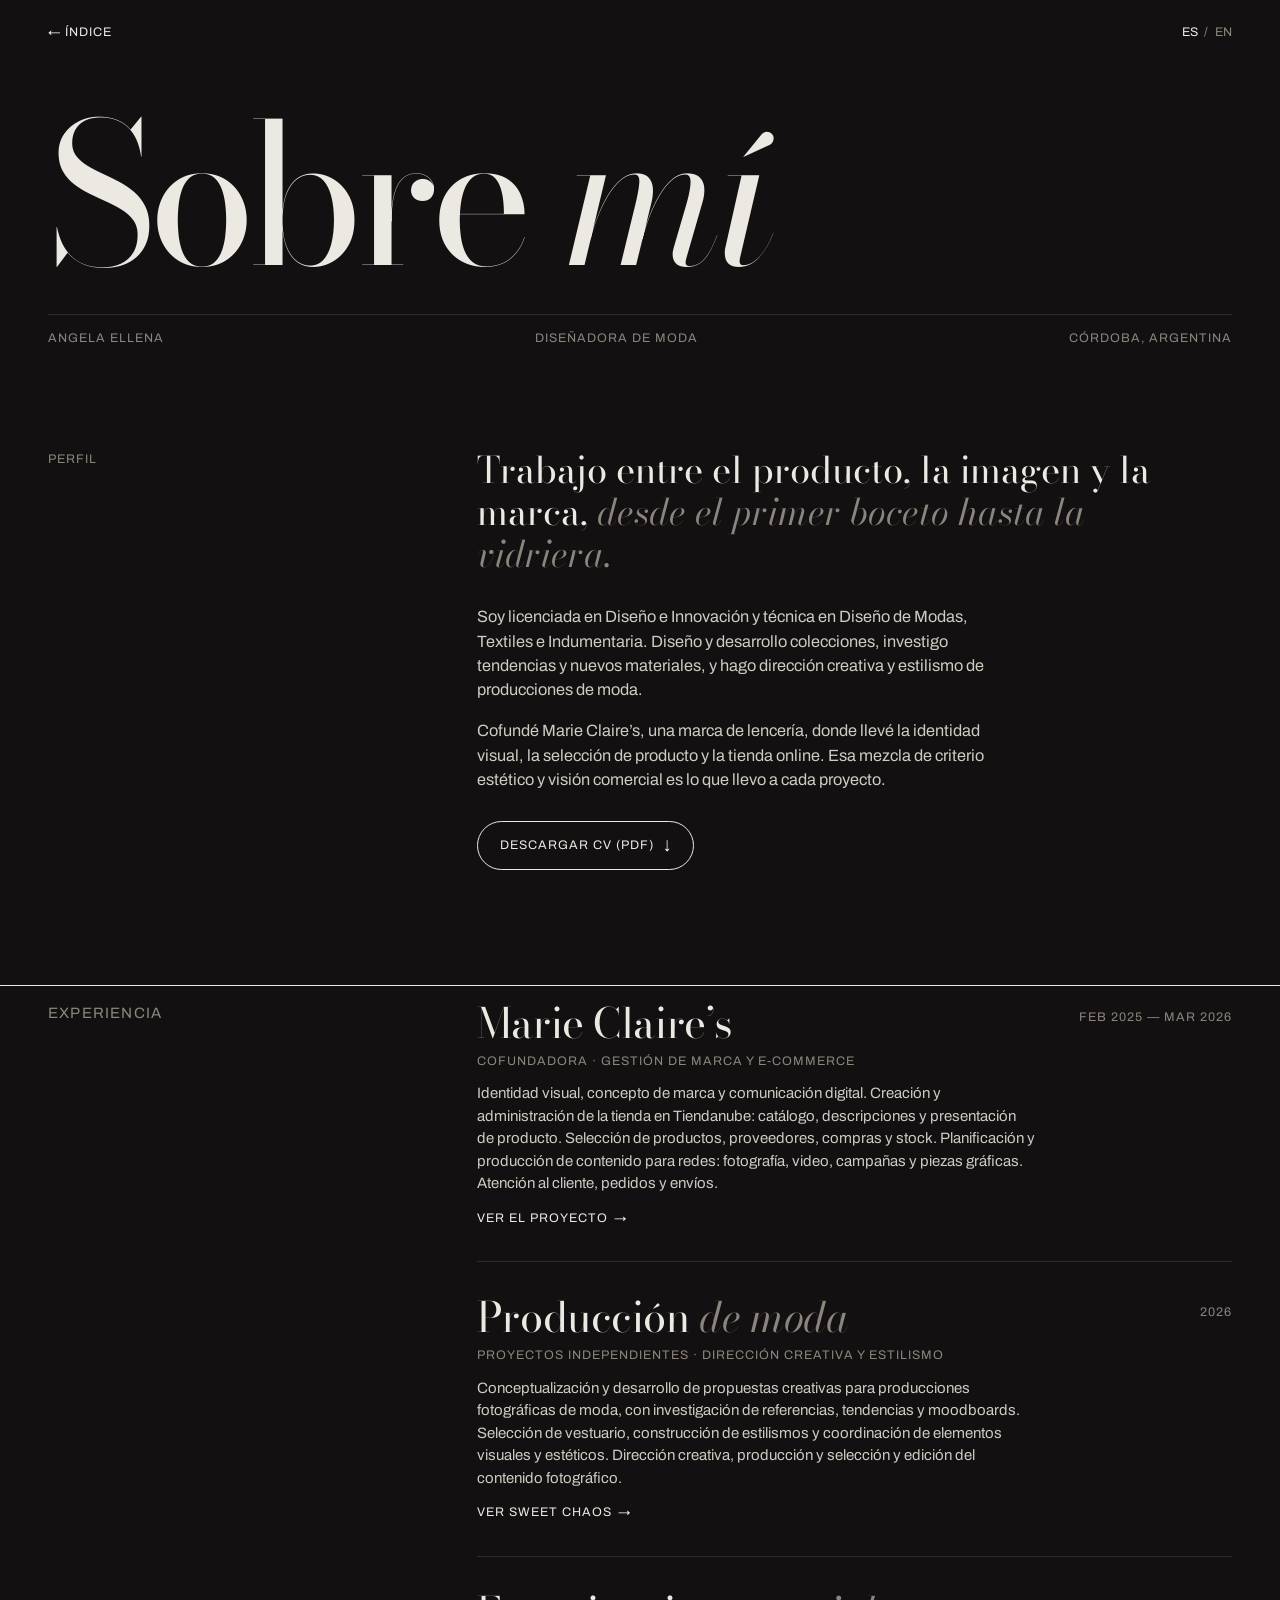
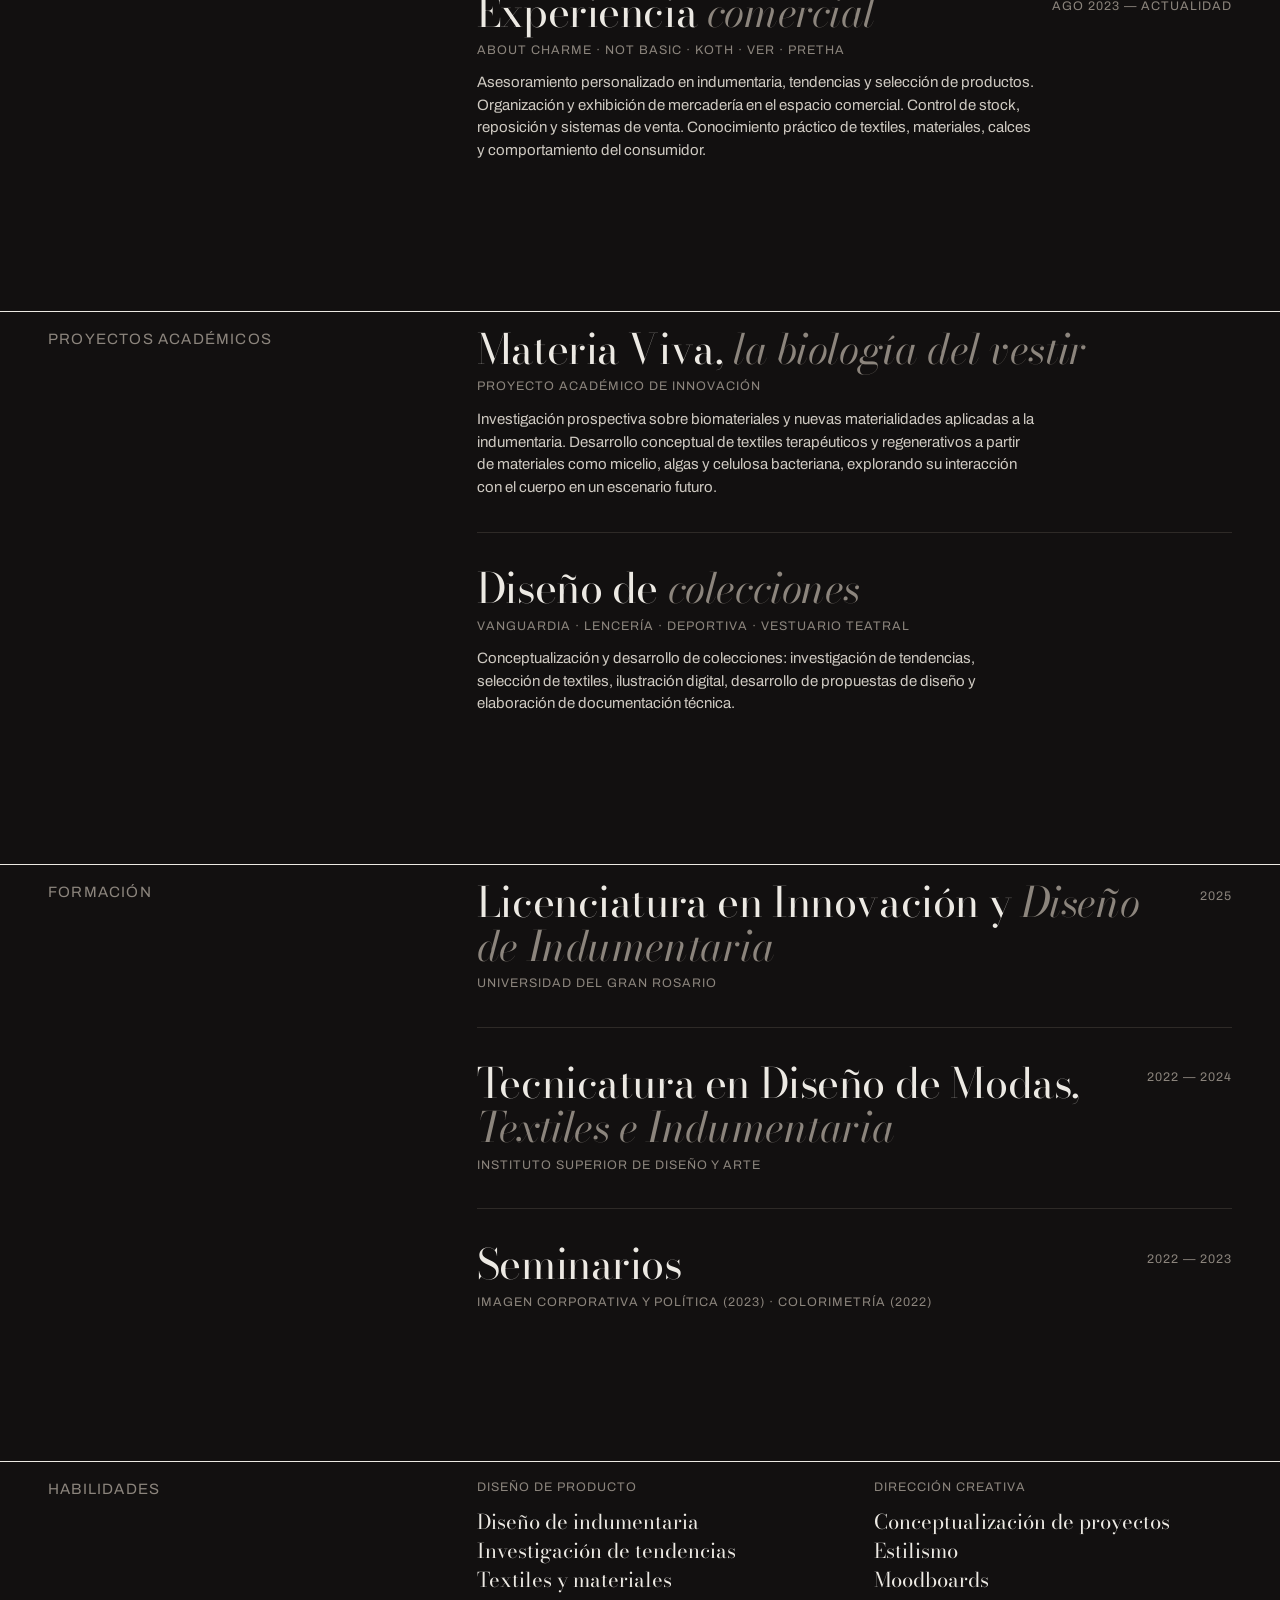
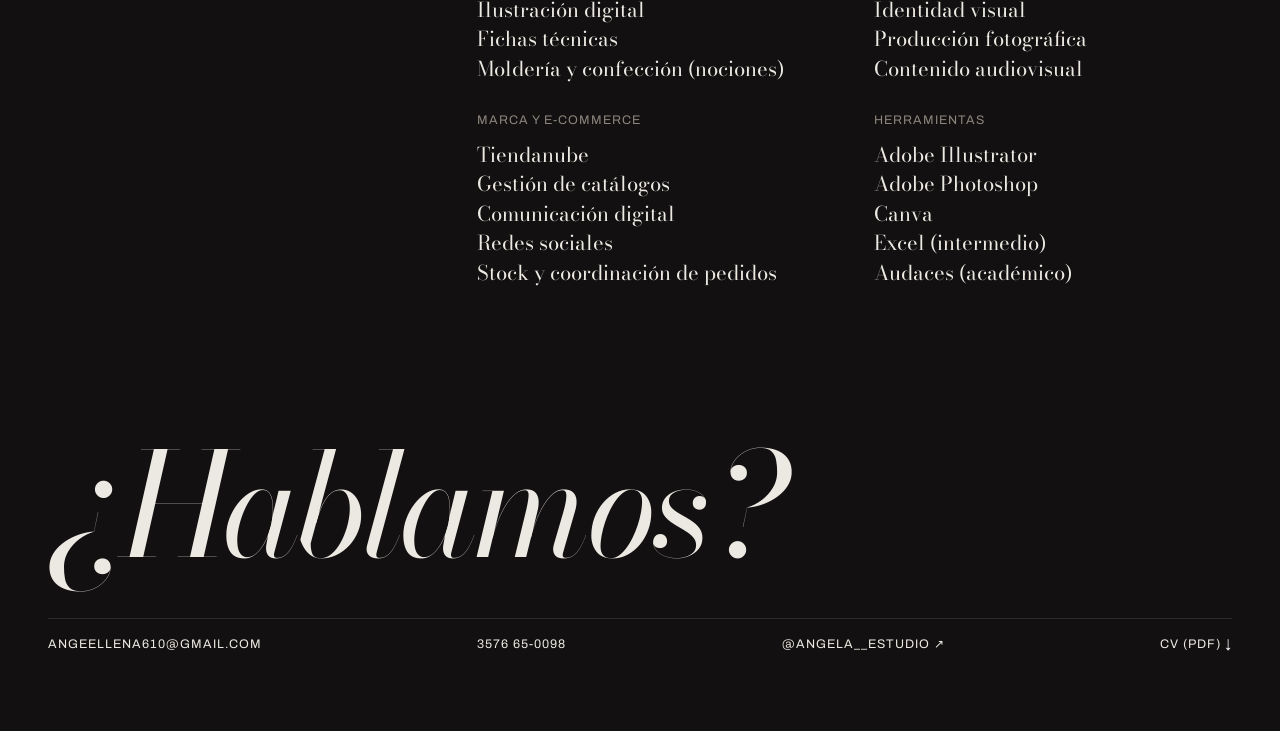
==== about/index.html @ 9191460e "Portada de borde a borde, sin 'Portfolio, 2026', y el sitio abre siempre en español Co-Authored-By: " ====
<!doctype html>
<html lang="es">
<head>
  <meta charset="utf-8">
  <meta name="viewport" content="width=device-width, initial-scale=1, viewport-fit=cover">
  <title>Sobre mí — Angela Ellena</title>
  <meta name="description" content="Perfil y CV de Angela Ellena, diseñadora de moda: dirección creativa, estilismo, diseño de producto y marca.">
  <meta property="og:title" content="Angela Ellena — Sobre mí">
  <meta property="og:description" content="Diseño, moda y marca. Perfil, experiencia y formación.">
  <meta property="og:image" content="../sweet-chaos/assets/img/full/a01.jpg">
  <meta name="theme-color" content="#121010">
  <link rel="preconnect" href="https://fonts.googleapis.com">
  <link rel="preconnect" href="https://fonts.gstatic.com" crossorigin>
  <link rel="stylesheet" href="https://fonts.googleapis.com/css2?family=Archivo:wdth,wght@62..125,100..900&family=Bodoni+Moda:ital,opsz,wght@0,6..96,400..700;1,6..96,400..700&display=swap">
  <style>
    /* Sobre mí: el CV como página editorial, con la misma voz que el índice.
       Columnas de etiqueta + contenido; las experiencias con página propia llevan link. */
    :root {
      --black: #121010;
      --bone: #ECE9E3;
      --soft: #8C857D;
      --rule: #2E2A27;
      --bordo: #A23A41;
      --f-romantic: "Bodoni Moda", "Didot", "Bodoni 72", Georgia, serif;
      --f-rebel: "Archivo", "Helvetica Neue", Arial, sans-serif;
      --gutter: clamp(16px, 4vw, 48px);
      --ease: cubic-bezier(.2, .7, .1, 1);
      color-scheme: dark;
    }
    * { box-sizing: border-box; }
    html { scroll-behavior: smooth; }
    body { margin: 0; background: var(--black); color: var(--bone); font-family: var(--f-rebel); font-size: 15px; line-height: 1.5; -webkit-font-smoothing: antialiased; overflow-x: hidden; }
    a { color: inherit; text-decoration: none; }
    button { font: inherit; color: inherit; background: none; border: 0; padding: 0; cursor: pointer; }
    :focus-visible { outline: 1px solid var(--bone); outline-offset: 4px; }
    ::selection { background: var(--bone); color: var(--black); }
    .wrap { padding-left: max(var(--gutter), env(safe-area-inset-left, 0px)); padding-right: max(var(--gutter), env(safe-area-inset-right, 0px)); }
    .small { font-size: .78rem; letter-spacing: .08em; text-transform: uppercase; }
    .soft { color: var(--soft); }

    .bar { display: flex; justify-content: space-between; align-items: center; height: 64px; }
    .bar > a:hover { color: var(--soft); }
    .lang { display: flex; gap: 6px; color: var(--soft); }
    .lang button[aria-pressed="true"] { color: var(--bone); }

    /* Portada */
    .hero { padding-top: clamp(20px, 4vw, 48px); }
    .title { margin: 0; font-family: var(--f-romantic); font-weight: 400; font-size: clamp(4rem, 1rem + 14vw, 15rem); line-height: .85; letter-spacing: -.045em; }
    .title em { font-style: italic; }
    .sub { display: flex; justify-content: space-between; gap: 8px 16px; flex-wrap: wrap; margin-top: clamp(18px, 3vw, 36px); padding-top: 14px; border-top: 1px solid var(--rule); }

    .bio { display: grid; grid-template-columns: minmax(0, 1fr) minmax(0, 2fr); gap: 24px clamp(24px, 4vw, 64px); margin: clamp(48px, 8vw, 110px) 0 0; }
    .lead { margin: 0 0 .8em; font-family: var(--f-romantic); font-size: clamp(1.4rem, 1rem + 1.6vw, 2.4rem); line-height: 1.15; max-width: 30ch; }
    .lead em { color: var(--soft); }
    .bio p:not(.lead) { margin: 0 0 1em; max-width: 60ch; font-size: 1.02rem; color: #CFCAC2; }
    .cv-btn { display: inline-flex; align-items: center; gap: .8em; margin-top: 12px; padding: 14px 22px; border: 1px solid var(--bone); border-radius: 999px; transition: background .3s, color .3s; }
    .cv-btn:hover { background: var(--bone); color: var(--black); }

    /* Secciones del CV */
    .sec { display: grid; grid-template-columns: minmax(0, 1fr) minmax(0, 2fr); gap: 16px clamp(24px, 4vw, 64px); margin-top: clamp(64px, 9vw, 130px); padding-top: 16px; border-top: 1px solid var(--bone); }
    .sec > h2 { margin: 0; font: inherit; }
    .entries { list-style: none; margin: 0; padding: 0; }
    .entry { display: grid; grid-template-columns: minmax(0, 1fr) auto; gap: 4px 20px; padding: 0 0 clamp(22px, 3vw, 34px); }
    .entry + .entry { padding-top: clamp(22px, 3vw, 34px); border-top: 1px solid var(--rule); }
    .entry h3 { margin: 0; font-family: var(--f-romantic); font-weight: 400; font-size: clamp(1.6rem, 1rem + 2vw, 2.8rem); line-height: 1.05; letter-spacing: -.01em; }
    .entry h3 em { color: var(--soft); }
    .entry .when { white-space: nowrap; padding-top: .5em; }
    .entry .role, .entry p, .entry .go { grid-column: 1 / -1; }
    .entry .role { margin-top: 2px; }
    .entry p { margin: 8px 0 0; max-width: 62ch; color: #CFCAC2; }
    .go { justify-self: start; margin-top: 10px; display: inline-flex; gap: .5em; }
    .go span { transition: transform .5s var(--ease); }
    .go:hover span { transform: translateX(8px); }

    .skills { display: grid; grid-template-columns: repeat(2, minmax(0, 1fr)); gap: 28px clamp(24px, 3vw, 48px); }
    .skills h3 { margin: 0 0 10px; font-weight: 400; }
    .skills ul { list-style: none; margin: 0; padding: 0; font-family: var(--f-romantic); font-size: clamp(1.05rem, .95rem + .4vw, 1.3rem); line-height: 1.45; }

    @media (max-width: 760px) {
      .bio, .sec { grid-template-columns: 1fr; }
      .skills { grid-template-columns: 1fr; }
      .entry { grid-template-columns: 1fr; }
      .entry .when { padding-top: 0; }
    }

    /* Contacto */
    .contact { padding-top: clamp(90px, 12vw, 170px); padding-bottom: max(clamp(40px, 6vw, 80px), env(safe-area-inset-bottom)); }
    .big { font-family: var(--f-romantic); font-style: italic; font-size: clamp(3rem, 1rem + 10vw, 12rem); line-height: .9; letter-spacing: -.03em; transition: color .3s; }
    .big:hover { color: var(--bordo); }
    .foot-row { display: flex; flex-wrap: wrap; justify-content: space-between; gap: 10px 28px; margin-top: clamp(28px, 4vw, 48px); border-top: 1px solid var(--rule); padding-top: 16px; }
    .foot-row a { overflow-wrap: anywhere; }
    .foot-row a:hover { color: var(--soft); }

    .js .rv { opacity: 0; transform: translateY(24px); transition: opacity 1.1s var(--ease), transform 1.1s var(--ease); }
    .js .rv.in { opacity: 1; transform: none; }
    @media (prefers-reduced-motion: reduce) { .js .rv { opacity: 1; transform: none; transition: none; } html { scroll-behavior: auto; } }

    /* Impresión: hoja clara y sin animaciones */
    @media print {
      body { background: #fff; color: #000; }
      .bar, .cv-btn, .go, .contact .big { display: none; }
      .js .rv { opacity: 1; transform: none; }
      .bio p:not(.lead), .entry p { color: #222; }
      .sec { border-top-color: #000; break-inside: avoid; }
    }
  </style>
</head>
<body>

<header class="bar wrap small">
  <a href="../" data-en="← Index">← Índice</a>
  <div class="lang" role="group" aria-label="Idioma / Language">
    <button type="button" data-lang="es" aria-pressed="true">ES</button>
    <span aria-hidden="true">/</span>
    <button type="button" data-lang="en" aria-pressed="false">EN</button>
  </div>
</header>

<main>
  <section class="hero wrap">
    <h1 class="title rv" data-en="About <em>me</em>">Sobre <em>mí</em></h1>
    <div class="sub small soft rv">
      <span>Angela Ellena</span>
      <span data-en="Fashion designer">Diseñadora de moda</span>
      <span>Córdoba, Argentina</span>
    </div>
  </section>

  <section class="bio wrap">
    <div class="small soft rv" data-en="Profile">Perfil</div>
    <div class="rv">
      <p class="lead" data-en="I work between product, image and brand, <em>from the first sketch to the shop window.</em>">Trabajo entre el producto, la imagen y la marca, <em>desde el primer boceto hasta la vidriera.</em></p>
      <p data-en="I hold a degree in Design and Innovation and a technical degree in Fashion, Textile and Apparel Design. I design and develop collections, research trends and new materials, and art-direct and style fashion shoots.">Soy licenciada en Diseño e Innovación y técnica en Diseño de Modas, Textiles e Indumentaria. Diseño y desarrollo colecciones, investigo tendencias y nuevos materiales, y hago dirección creativa y estilismo de producciones de moda.</p>
      <p data-en="I co-founded Marie Claire’s, a lingerie brand, where I led its visual identity, product selection and online store. That mix of creative criteria and commercial vision is what I bring to every project.">Cofundé Marie Claire’s, una marca de lencería, donde llevé la identidad visual, la selección de producto y la tienda online. Esa mezcla de criterio estético y visión comercial es lo que llevo a cada proyecto.</p>
      <a class="cv-btn small" href="angela-ellena-cv-2026.pdf" download><span data-en="Download CV (PDF)">Descargar CV (PDF)</span><span aria-hidden="true">↓</span></a>
    </div>
  </section>

  <section class="sec wrap rv" aria-labelledby="s-exp">
    <h2 id="s-exp" class="small soft" data-en="Experience">Experiencia</h2>
    <ol class="entries">
      <li class="entry">
        <h3>Marie Claire’s</h3>
        <span class="when small soft" data-en="Feb 2025 — Mar 2026">Feb 2025 — Mar 2026</span>
        <span class="role small soft" data-en="Co-founder · Brand management &amp; e-commerce">Cofundadora · Gestión de marca y e-commerce</span>
        <p data-en="Visual identity, brand concept and digital communication. Built and ran the Tiendanube store: catalogue, product copy and presentation. Product selection, suppliers, purchasing and stock. Content planning and production for social media: photo, video, campaigns and graphics. Customer service, order follow-up and shipping.">Identidad visual, concepto de marca y comunicación digital. Creación y administración de la tienda en Tiendanube: catálogo, descripciones y presentación de producto. Selección de productos, proveedores, compras y stock. Planificación y producción de contenido para redes: fotografía, video, campañas y piezas gráficas. Atención al cliente, pedidos y envíos.</p>
        <a class="go small" href="../marie-claires/"><span data-en="See the project">Ver el proyecto</span><span aria-hidden="true">→</span></a>
      </li>
      <li class="entry">
        <h3 data-en="Fashion <em>production</em>">Producción <em>de moda</em></h3>
        <span class="when small soft">2026</span>
        <span class="role small soft" data-en="Independent projects · Creative direction &amp; styling">Proyectos independientes · Dirección creativa y estilismo</span>
        <p data-en="Concept and development of creative proposals for fashion shoots, including reference research, trends and moodboards. Wardrobe selection, styling and coordination of visual and aesthetic elements. Creative direction, production, and selection and editing of the photographic content.">Conceptualización y desarrollo de propuestas creativas para producciones fotográficas de moda, con investigación de referencias, tendencias y moodboards. Selección de vestuario, construcción de estilismos y coordinación de elementos visuales y estéticos. Dirección creativa, producción y selección y edición del contenido fotográfico.</p>
        <a class="go small" href="../sweet-chaos/"><span data-en="See Sweet Chaos">Ver Sweet Chaos</span><span aria-hidden="true">→</span></a>
      </li>
      <li class="entry">
        <h3 data-en="Fashion <em>retail</em>">Experiencia <em>comercial</em></h3>
        <span class="when small soft" data-en="Aug 2023 — Present">Ago 2023 — Actualidad</span>
        <span class="role small soft">About Charme · Not Basic · Koth · VER · Pretha</span>
        <p data-en="Personal styling advice on garments, trends and product choice. Visual merchandising and store display. Stock control, replenishment and point-of-sale systems. Hands-on knowledge of textiles, materials, fit and customer behaviour.">Asesoramiento personalizado en indumentaria, tendencias y selección de productos. Organización y exhibición de mercadería en el espacio comercial. Control de stock, reposición y sistemas de venta. Conocimiento práctico de textiles, materiales, calces y comportamiento del consumidor.</p>
      </li>
    </ol>
  </section>

  <section class="sec wrap rv" aria-labelledby="s-proj">
    <h2 id="s-proj" class="small soft" data-en="Academic projects">Proyectos académicos</h2>
    <ol class="entries">
      <li class="entry">
        <h3>Materia Viva, <em data-en="the biology of dressing">la biología del vestir</em></h3>
        <span class="role small soft" data-en="Innovation project">Proyecto académico de innovación</span>
        <p data-en="Speculative research on biomaterials and new materials for apparel. Conceptual development of therapeutic and regenerative textiles made from mycelium, algae and bacterial cellulose, exploring how they could interact with the body in a future scenario.">Investigación prospectiva sobre biomateriales y nuevas materialidades aplicadas a la indumentaria. Desarrollo conceptual de textiles terapéuticos y regenerativos a partir de materiales como micelio, algas y celulosa bacteriana, explorando su interacción con el cuerpo en un escenario futuro.</p>
      </li>
      <li class="entry">
        <h3 data-en="Collection <em>design</em>">Diseño de <em>colecciones</em></h3>
        <span class="role small soft" data-en="Avant-garde · Lingerie · Sportswear · Stage costume">Vanguardia · Lencería · Deportiva · Vestuario teatral</span>
        <p data-en="Concept and development of collections: trend research, textile selection, digital illustration, design proposals and technical documentation.">Conceptualización y desarrollo de colecciones: investigación de tendencias, selección de textiles, ilustración digital, desarrollo de propuestas de diseño y elaboración de documentación técnica.</p>
      </li>
    </ol>
  </section>

  <section class="sec wrap rv" aria-labelledby="s-edu">
    <h2 id="s-edu" class="small soft" data-en="Education">Formación</h2>
    <ol class="entries">
      <li class="entry">
        <h3 data-en="B.A. in Innovation and <em>Apparel Design</em>">Licenciatura en Innovación y <em>Diseño de Indumentaria</em></h3>
        <span class="when small soft">2025</span>
        <span class="role small soft">Universidad del Gran Rosario</span>
      </li>
      <li class="entry">
        <h3 data-en="Technical degree in Fashion, <em>Textile and Apparel Design</em>">Tecnicatura en Diseño de Modas, <em>Textiles e Indumentaria</em></h3>
        <span class="when small soft">2022 — 2024</span>
        <span class="role small soft">Instituto Superior de Diseño y Arte</span>
      </li>
      <li class="entry">
        <h3 data-en="Seminars">Seminarios</h3>
        <span class="when small soft">2022 — 2023</span>
        <span class="role small soft" data-en="Corporate and Political Image (2023) · Colour analysis (2022)">Imagen Corporativa y Política (2023) · Colorimetría (2022)</span>
      </li>
    </ol>
  </section>

  <section class="sec wrap rv" aria-labelledby="s-skills">
    <h2 id="s-skills" class="small soft" data-en="Skills">Habilidades</h2>
    <div class="skills">
      <div>
        <h3 class="small soft" data-en="Product design">Diseño de producto</h3>
        <ul data-en="<li>Apparel design</li><li>Trend research</li><li>Textiles &amp; materials</li><li>Digital illustration</li><li>Tech packs</li><li>Pattern making &amp; construction (basics)</li>">
          <li>Diseño de indumentaria</li><li>Investigación de tendencias</li><li>Textiles y materiales</li><li>Ilustración digital</li><li>Fichas técnicas</li><li>Moldería y confección (nociones)</li>
        </ul>
      </div>
      <div>
        <h3 class="small soft" data-en="Creative direction">Dirección creativa</h3>
        <ul data-en="<li>Concept development</li><li>Styling</li><li>Moodboards</li><li>Visual identity</li><li>Photo production</li><li>Audiovisual content</li>">
          <li>Conceptualización de proyectos</li><li>Estilismo</li><li>Moodboards</li><li>Identidad visual</li><li>Producción fotográfica</li><li>Contenido audiovisual</li>
        </ul>
      </div>
      <div>
        <h3 class="small soft" data-en="Brand &amp; e-commerce">Marca y e-commerce</h3>
        <ul data-en="<li>Tiendanube</li><li>Catalogue management</li><li>Digital communication</li><li>Social media</li><li>Stock &amp; order coordination</li>">
          <li>Tiendanube</li><li>Gestión de catálogos</li><li>Comunicación digital</li><li>Redes sociales</li><li>Stock y coordinación de pedidos</li>
        </ul>
      </div>
      <div>
        <h3 class="small soft" data-en="Tools">Herramientas</h3>
        <ul data-en="<li>Adobe Illustrator</li><li>Adobe Photoshop</li><li>Canva</li><li>Excel (intermediate)</li><li>Audaces (academic)</li>">
          <li>Adobe Illustrator</li><li>Adobe Photoshop</li><li>Canva</li><li>Excel (intermedio)</li><li>Audaces (académico)</li>
        </ul>
      </div>
    </div>
  </section>

  <section class="contact wrap" aria-label="Contacto">
    <a class="big" href="mailto:angeellena610@gmail.com" data-en="Let’s talk">¿Hablamos?</a>
    <div class="foot-row small">
      <a href="mailto:angeellena610@gmail.com">angeellena610@gmail.com</a>
      <a href="tel:+5493576650098">3576 65-0098</a>
      <a href="https://instagram.com/angela__estudio" target="_blank" rel="noopener">@angela__estudio ↗</a>
      <a href="angela-ellena-cv-2026.pdf" download data-en="CV (PDF) ↓">CV (PDF) ↓</a>
    </div>
  </section>
</main>

<script>
(() => {
  'use strict';
  document.documentElement.classList.add('js');

  // ES / EN: el español está en el HTML, el inglés en data-en. Comparte la preferencia con el resto del sitio.
  const items = [...document.querySelectorAll('[data-en]')].map((el) => ({ el, es: el.innerHTML, en: el.dataset.en }));
  function setLang(l) {
    const lang = l === 'en' ? 'en' : 'es';
    document.documentElement.lang = lang;
    document.title = lang === 'en' ? 'About — Angela Ellena' : 'Sobre mí — Angela Ellena';
    items.forEach((x) => { x.el.innerHTML = x[lang]; });
    document.querySelectorAll('.lang button').forEach((b) => b.setAttribute('aria-pressed', String(b.dataset.lang === lang)));
    try { sessionStorage.setItem('ae-lang', lang); } catch (e) { /* sin storage */ }
  }
  document.querySelectorAll('.lang button').forEach((b) => b.addEventListener('click', () => setLang(b.dataset.lang)));
  let saved = null;
  try { saved = sessionStorage.getItem('ae-lang'); } catch (e) { /* sin storage */ }
  setLang(saved || 'es');

  const rvs = document.querySelectorAll('.rv');
  if ('IntersectionObserver' in window && !matchMedia('(prefers-reduced-motion: reduce)').matches) {
    const io = new IntersectionObserver((es) => es.forEach((e) => { if (e.isIntersecting) { e.target.classList.add('in'); io.unobserve(e.target); } }), { threshold: 0.05 });
    rvs.forEach((el) => io.observe(el));
  } else rvs.forEach((el) => el.classList.add('in'));
})();
</script>
</body>
</html>
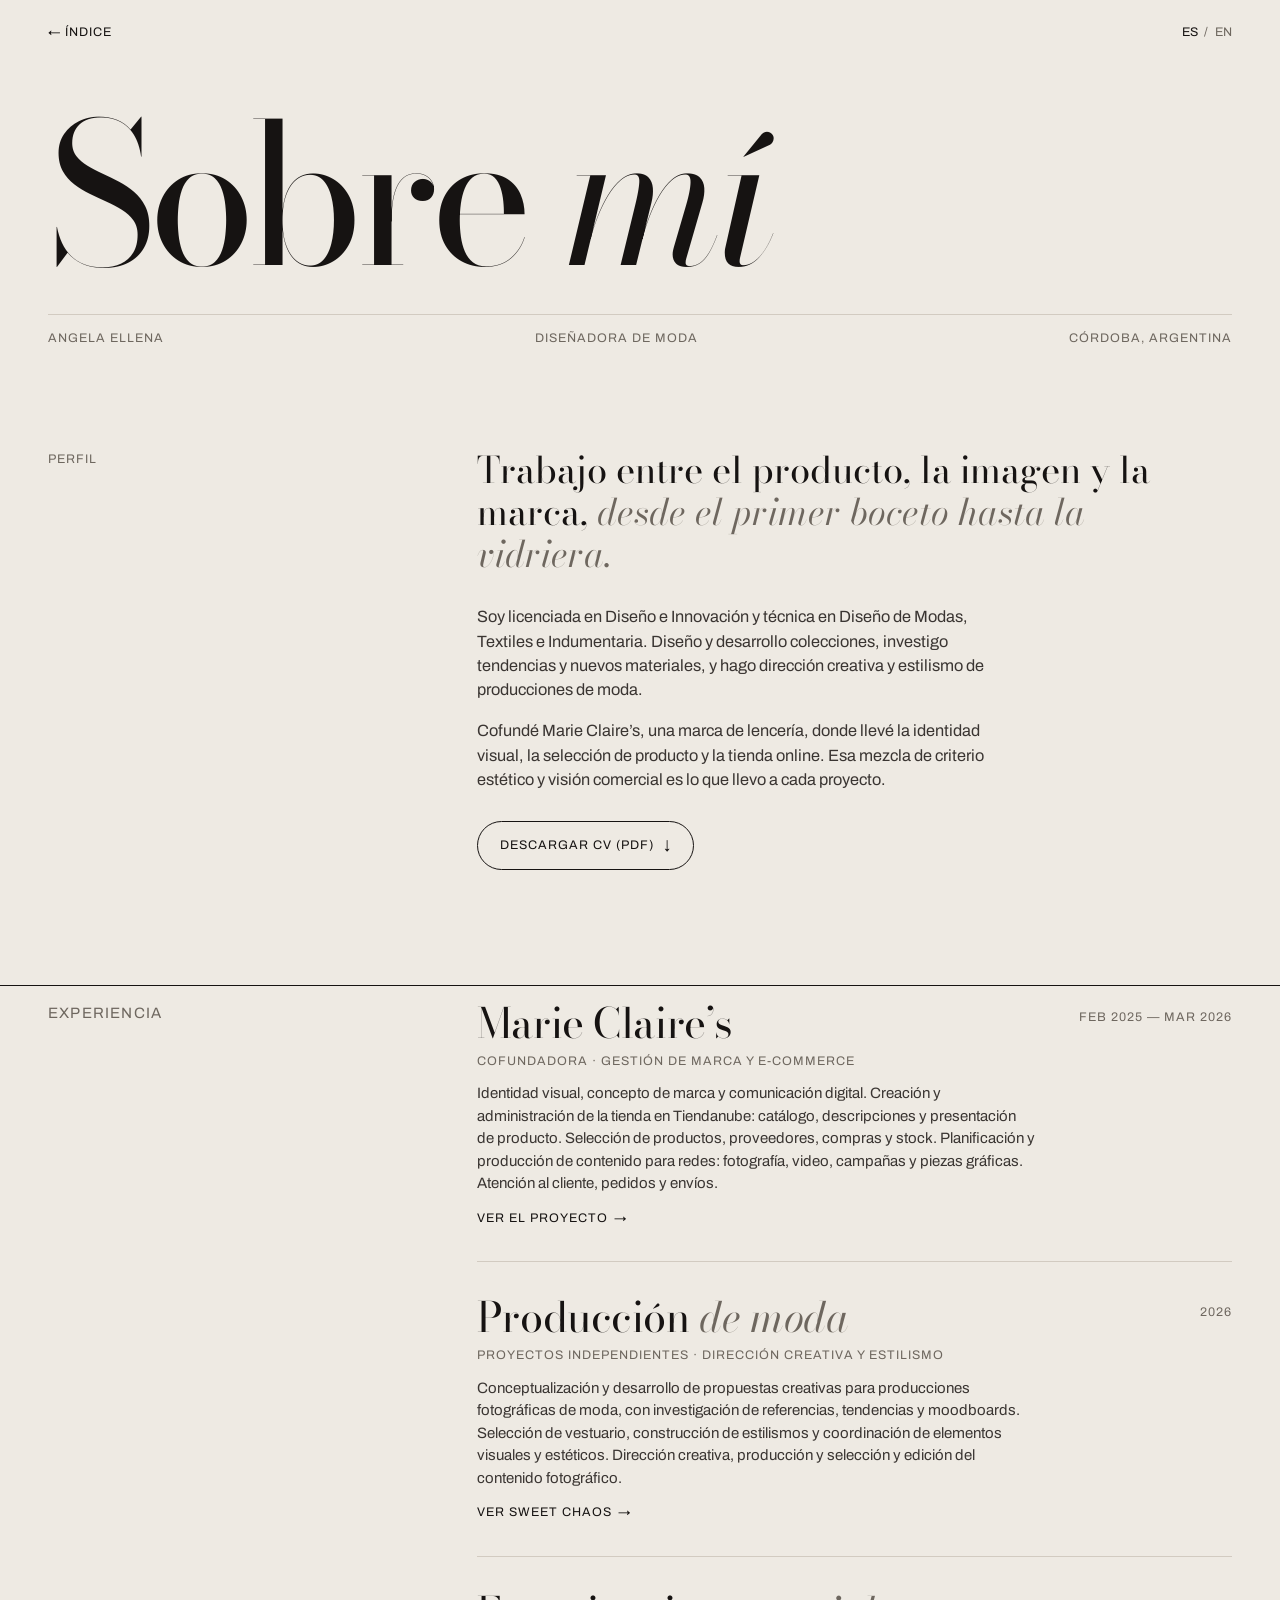
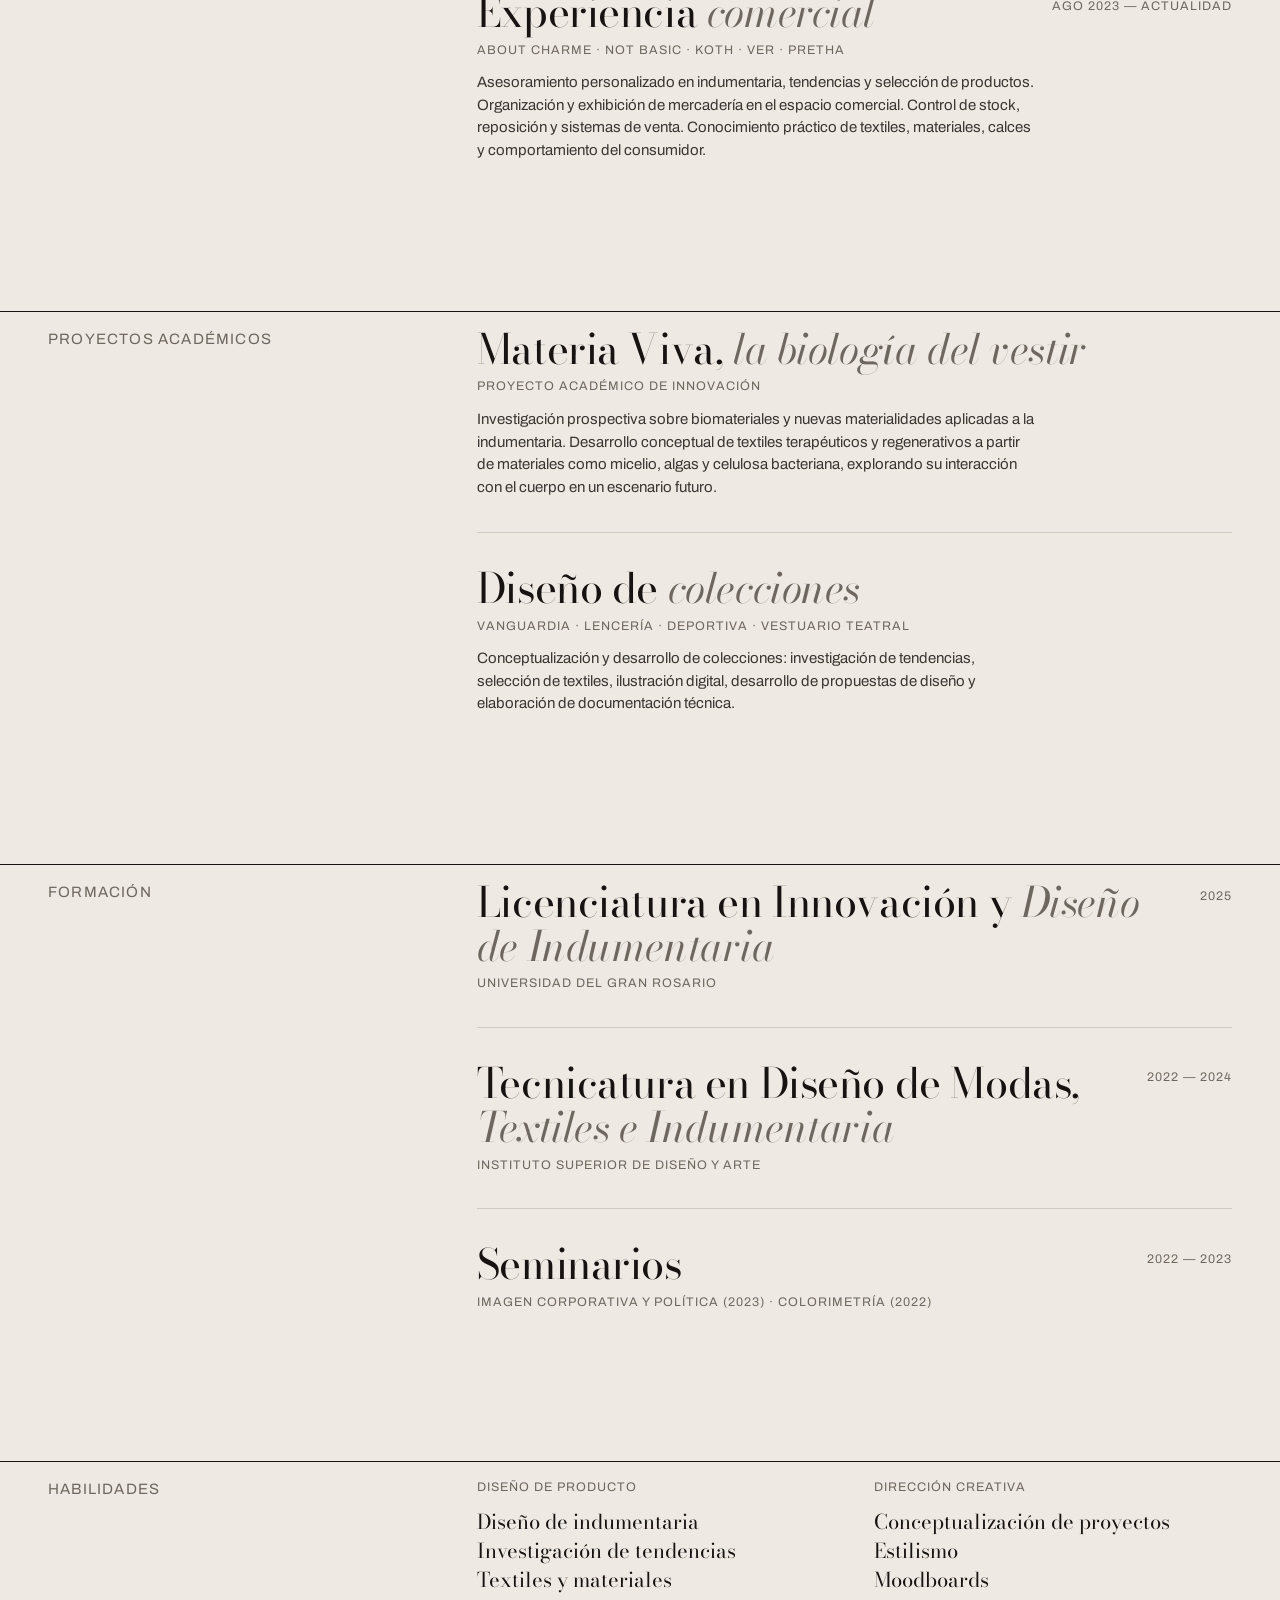
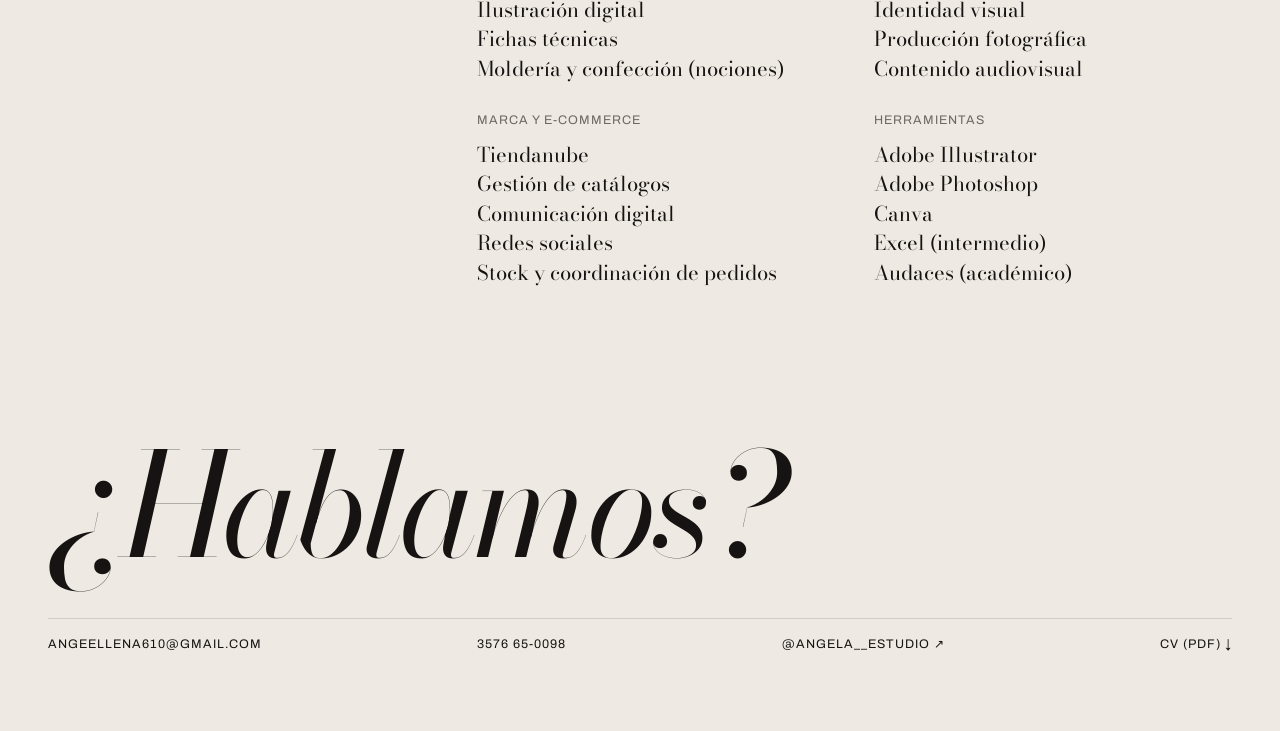
==== commit 4ae72f60: "Sobre mí con el mismo fondo claro que el índice Co-Authored-By: Claude Opus 5.5 <noreply@anthropic.c" ====
--- a/about/index.html
+++ b/about/index.html
@@ -8,7 +8,7 @@
   <meta property="og:title" content="Angela Ellena — Sobre mí">
   <meta property="og:description" content="Diseño, moda y marca. Perfil, experiencia y formación.">
   <meta property="og:image" content="../sweet-chaos/assets/img/full/a01.jpg">
-  <meta name="theme-color" content="#121010">
+  <meta name="theme-color" content="#EEEAE3">
   <link rel="preconnect" href="https://fonts.googleapis.com">
   <link rel="preconnect" href="https://fonts.gstatic.com" crossorigin>
   <link rel="stylesheet" href="https://fonts.googleapis.com/css2?family=Archivo:wdth,wght@62..125,100..900&family=Bodoni+Moda:ital,opsz,wght@0,6..96,400..700;1,6..96,400..700&display=swap">
@@ -16,24 +16,24 @@
     /* Sobre mí: el CV como página editorial, con la misma voz que el índice.
        Columnas de etiqueta + contenido; las experiencias con página propia llevan link. */
     :root {
-      --black: #121010;
-      --bone: #ECE9E3;
-      --soft: #8C857D;
-      --rule: #2E2A27;
+      --paper: #EEEAE3;
+      --ink: #161312;
+      --soft: #6E675F;
+      --rule: #D2CBC1;
       --bordo: #A23A41;
       --f-romantic: "Bodoni Moda", "Didot", "Bodoni 72", Georgia, serif;
       --f-rebel: "Archivo", "Helvetica Neue", Arial, sans-serif;
       --gutter: clamp(16px, 4vw, 48px);
       --ease: cubic-bezier(.2, .7, .1, 1);
-      color-scheme: dark;
+      color-scheme: light;
     }
     * { box-sizing: border-box; }
     html { scroll-behavior: smooth; }
-    body { margin: 0; background: var(--black); color: var(--bone); font-family: var(--f-rebel); font-size: 15px; line-height: 1.5; -webkit-font-smoothing: antialiased; overflow-x: hidden; }
+    body { margin: 0; background: var(--paper); color: var(--ink); font-family: var(--f-rebel); font-size: 15px; line-height: 1.5; -webkit-font-smoothing: antialiased; overflow-x: hidden; }
     a { color: inherit; text-decoration: none; }
     button { font: inherit; color: inherit; background: none; border: 0; padding: 0; cursor: pointer; }
-    :focus-visible { outline: 1px solid var(--bone); outline-offset: 4px; }
-    ::selection { background: var(--bone); color: var(--black); }
+    :focus-visible { outline: 1px solid var(--ink); outline-offset: 4px; }
+    ::selection { background: var(--ink); color: var(--paper); }
     .wrap { padding-left: max(var(--gutter), env(safe-area-inset-left, 0px)); padding-right: max(var(--gutter), env(safe-area-inset-right, 0px)); }
     .small { font-size: .78rem; letter-spacing: .08em; text-transform: uppercase; }
     .soft { color: var(--soft); }
@@ -41,7 +41,7 @@
     .bar { display: flex; justify-content: space-between; align-items: center; height: 64px; }
     .bar > a:hover { color: var(--soft); }
     .lang { display: flex; gap: 6px; color: var(--soft); }
-    .lang button[aria-pressed="true"] { color: var(--bone); }
+    .lang button[aria-pressed="true"] { color: var(--ink); }
 
     /* Portada */
     .hero { padding-top: clamp(20px, 4vw, 48px); }
@@ -52,12 +52,12 @@
     .bio { display: grid; grid-template-columns: minmax(0, 1fr) minmax(0, 2fr); gap: 24px clamp(24px, 4vw, 64px); margin: clamp(48px, 8vw, 110px) 0 0; }
     .lead { margin: 0 0 .8em; font-family: var(--f-romantic); font-size: clamp(1.4rem, 1rem + 1.6vw, 2.4rem); line-height: 1.15; max-width: 30ch; }
     .lead em { color: var(--soft); }
-    .bio p:not(.lead) { margin: 0 0 1em; max-width: 60ch; font-size: 1.02rem; color: #CFCAC2; }
-    .cv-btn { display: inline-flex; align-items: center; gap: .8em; margin-top: 12px; padding: 14px 22px; border: 1px solid var(--bone); border-radius: 999px; transition: background .3s, color .3s; }
-    .cv-btn:hover { background: var(--bone); color: var(--black); }
+    .bio p:not(.lead) { margin: 0 0 1em; max-width: 60ch; font-size: 1.02rem; color: #3A3532; }
+    .cv-btn { display: inline-flex; align-items: center; gap: .8em; margin-top: 12px; padding: 14px 22px; border: 1px solid var(--ink); border-radius: 999px; transition: background .3s, color .3s; }
+    .cv-btn:hover { background: var(--ink); color: var(--paper); }
 
     /* Secciones del CV */
-    .sec { display: grid; grid-template-columns: minmax(0, 1fr) minmax(0, 2fr); gap: 16px clamp(24px, 4vw, 64px); margin-top: clamp(64px, 9vw, 130px); padding-top: 16px; border-top: 1px solid var(--bone); }
+    .sec { display: grid; grid-template-columns: minmax(0, 1fr) minmax(0, 2fr); gap: 16px clamp(24px, 4vw, 64px); margin-top: clamp(64px, 9vw, 130px); padding-top: 16px; border-top: 1px solid var(--ink); }
     .sec > h2 { margin: 0; font: inherit; }
     .entries { list-style: none; margin: 0; padding: 0; }
     .entry { display: grid; grid-template-columns: minmax(0, 1fr) auto; gap: 4px 20px; padding: 0 0 clamp(22px, 3vw, 34px); }
@@ -67,7 +67,7 @@
     .entry .when { white-space: nowrap; padding-top: .5em; }
     .entry .role, .entry p, .entry .go { grid-column: 1 / -1; }
     .entry .role { margin-top: 2px; }
-    .entry p { margin: 8px 0 0; max-width: 62ch; color: #CFCAC2; }
+    .entry p { margin: 8px 0 0; max-width: 62ch; color: #3A3532; }
     .go { justify-self: start; margin-top: 10px; display: inline-flex; gap: .5em; }
     .go span { transition: transform .5s var(--ease); }
     .go:hover span { transform: translateX(8px); }
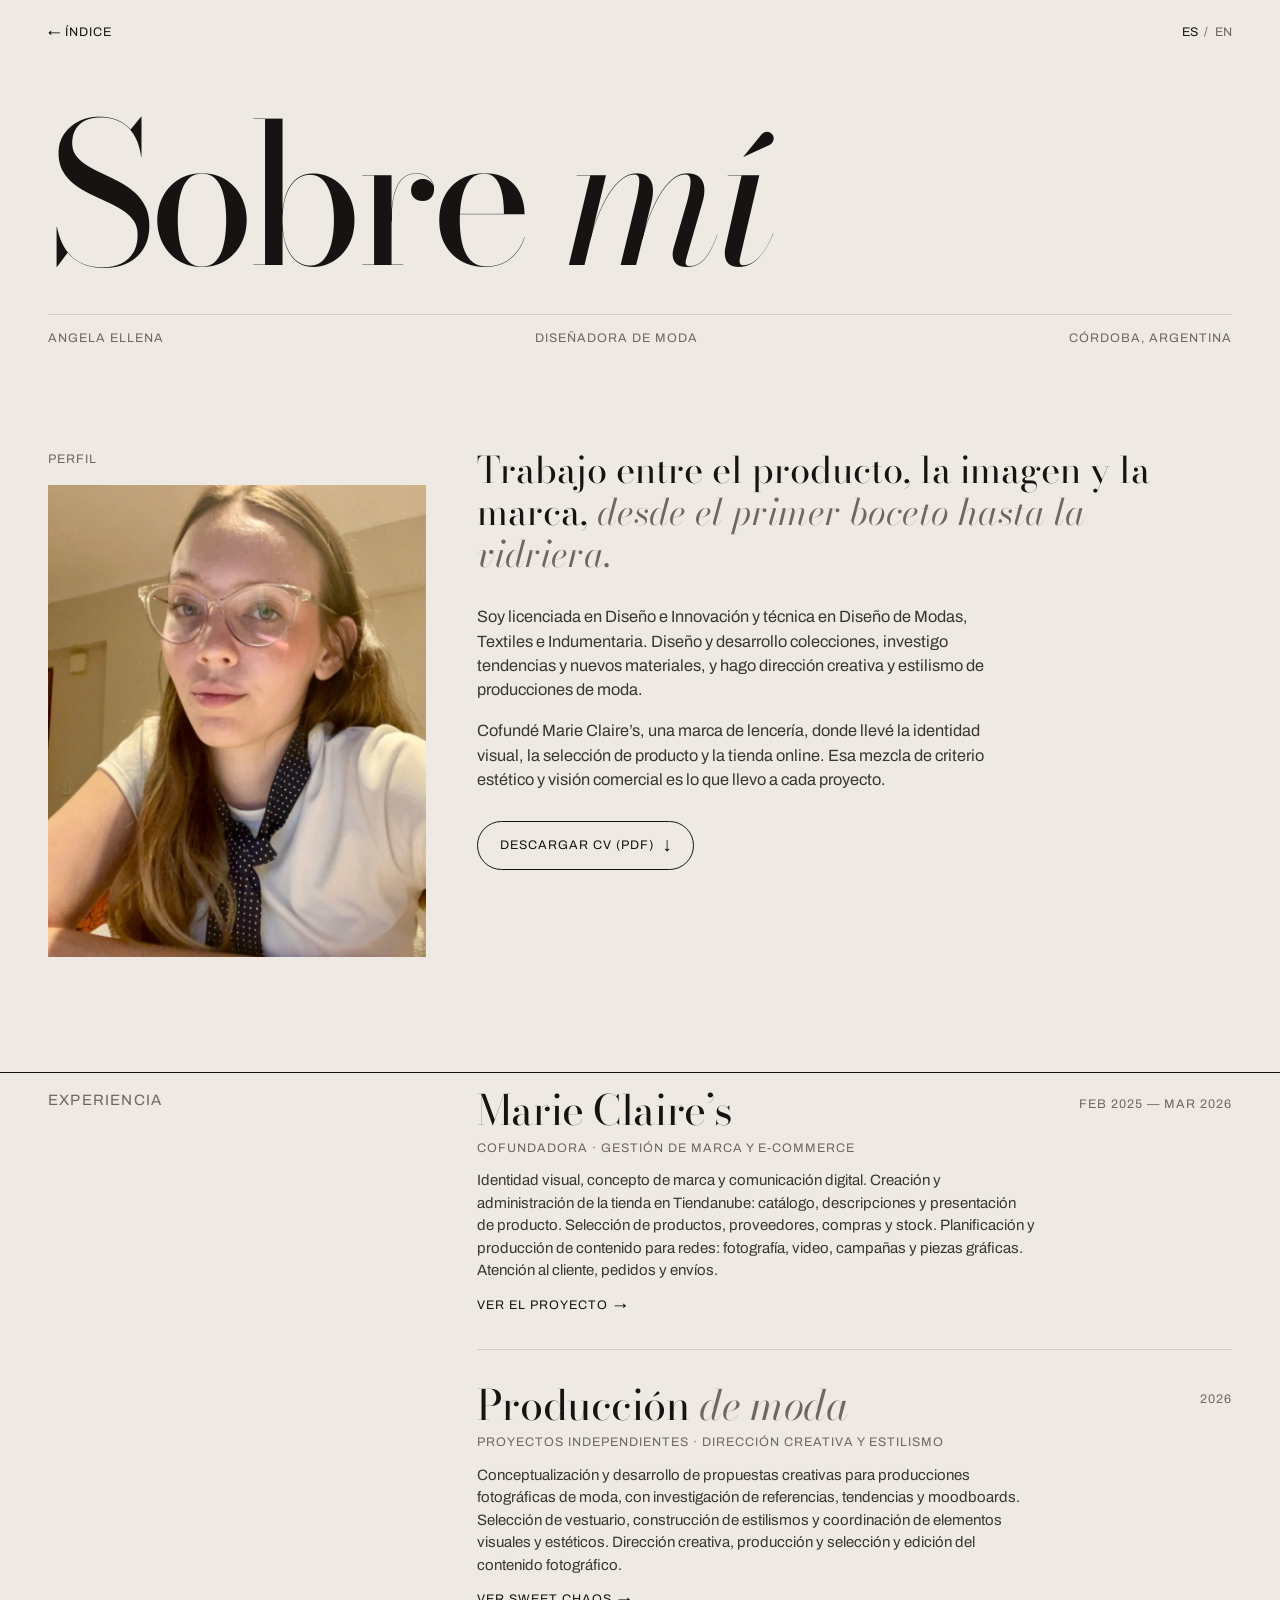
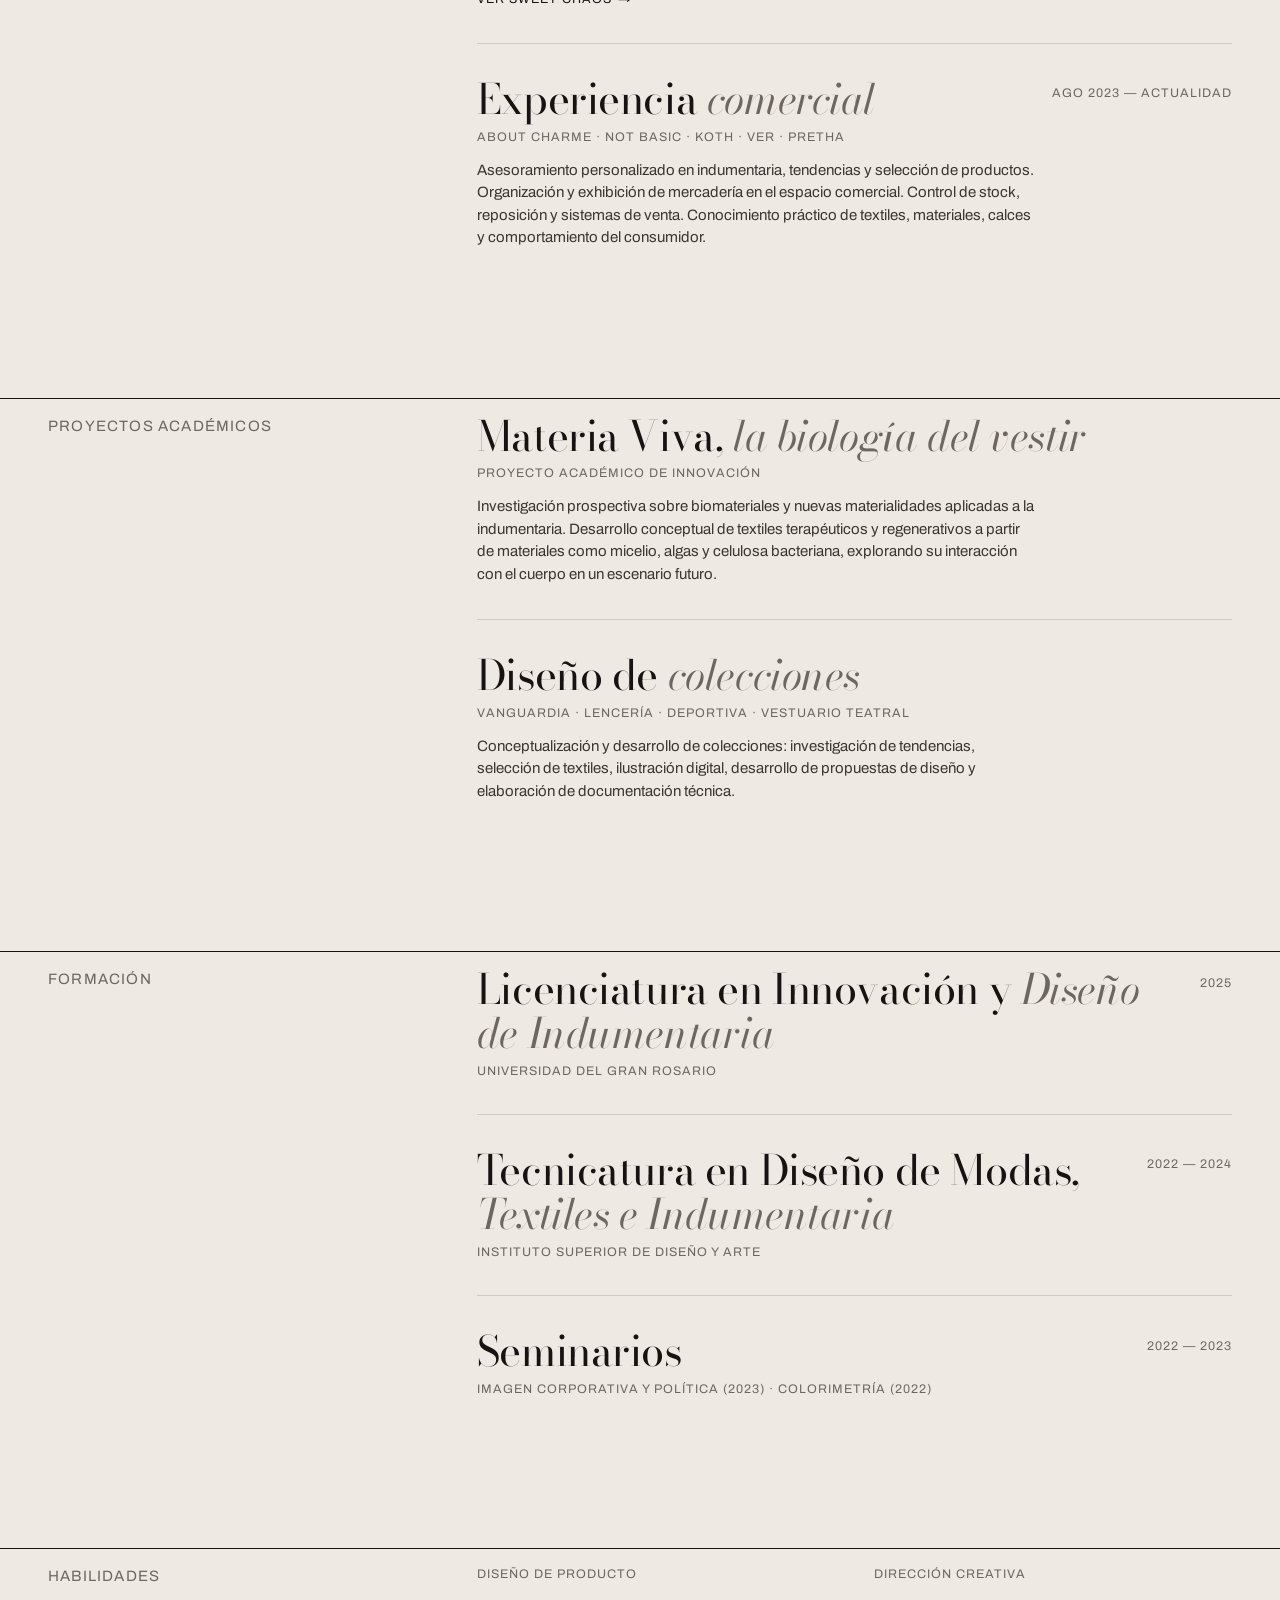
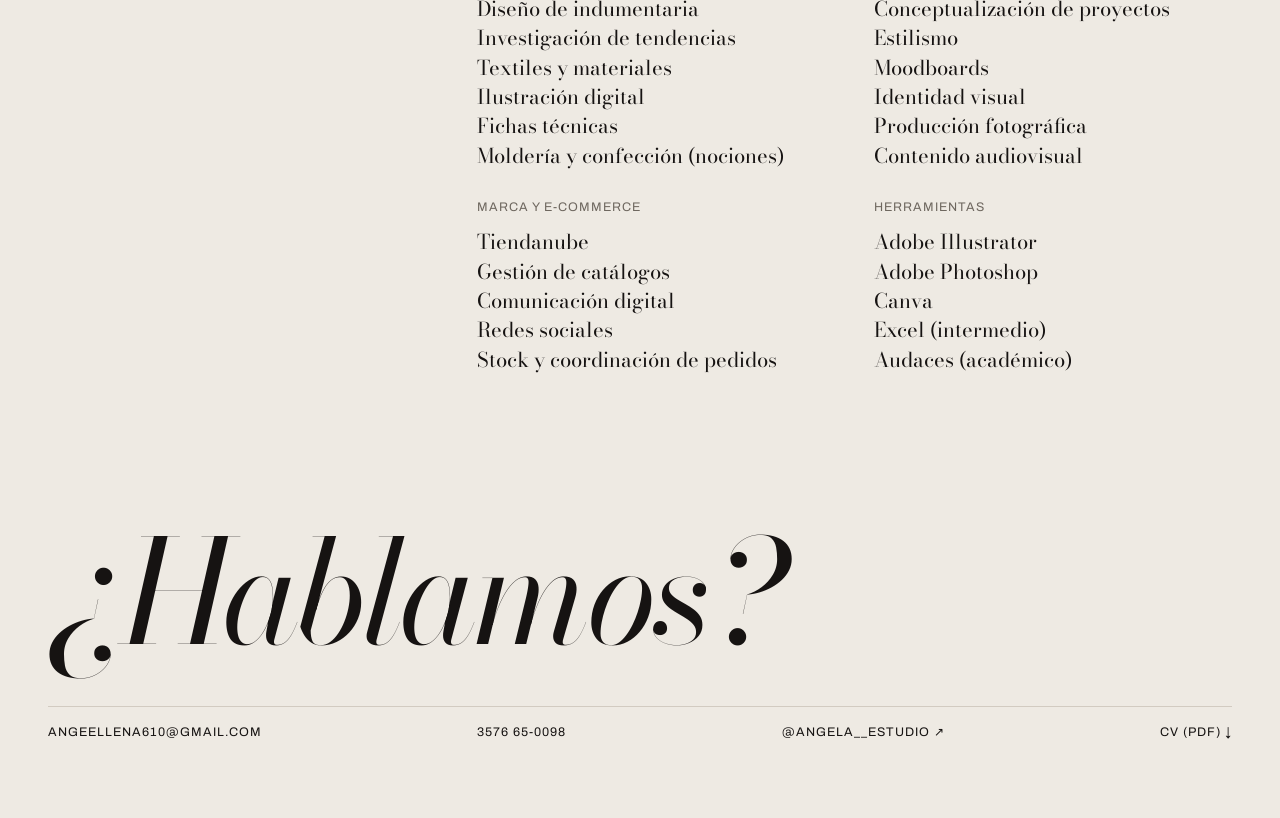
==== commit b4bdd027: "Foto de Angela a la izquierda del perfil en Sobre mí Co-Authored-By: Claude Opus 5.5 <noreply@anthro" ====
--- a/about/index.html
+++ b/about/index.html
@@ -20,7 +20,7 @@
       --ink: #161312;
       --soft: #6E675F;
       --rule: #D2CBC1;
-      --bordo: #A23A41;
+      --pink: #FB0292; /* Pantone 17-2435 TN Pink Glo */
       --f-romantic: "Bodoni Moda", "Didot", "Bodoni 72", Georgia, serif;
       --f-rebel: "Archivo", "Helvetica Neue", Arial, sans-serif;
       --gutter: clamp(16px, 4vw, 48px);
@@ -52,6 +52,9 @@
     .bio { display: grid; grid-template-columns: minmax(0, 1fr) minmax(0, 2fr); gap: 24px clamp(24px, 4vw, 64px); margin: clamp(48px, 8vw, 110px) 0 0; }
     .lead { margin: 0 0 .8em; font-family: var(--f-romantic); font-size: clamp(1.4rem, 1rem + 1.6vw, 2.4rem); line-height: 1.15; max-width: 30ch; }
     .lead em { color: var(--soft); }
+    /* Foto de perfil en la columna izquierda, debajo de la etiqueta */
+    .side { display: flex; flex-direction: column; gap: 16px; }
+    .portrait { display: block; width: 100%; height: auto; max-width: 420px; aspect-ratio: 4 / 5; object-fit: cover; object-position: 50% 28%; }
     .bio p:not(.lead) { margin: 0 0 1em; max-width: 60ch; font-size: 1.02rem; color: #3A3532; }
     .cv-btn { display: inline-flex; align-items: center; gap: .8em; margin-top: 12px; padding: 14px 22px; border: 1px solid var(--ink); border-radius: 999px; transition: background .3s, color .3s; }
     .cv-btn:hover { background: var(--ink); color: var(--paper); }
@@ -78,6 +81,7 @@
 
     @media (max-width: 760px) {
       .bio, .sec { grid-template-columns: 1fr; }
+      .portrait { max-width: 78%; }
       .skills { grid-template-columns: 1fr; }
       .entry { grid-template-columns: 1fr; }
       .entry .when { padding-top: 0; }
@@ -86,7 +90,7 @@
     /* Contacto */
     .contact { padding-top: clamp(90px, 12vw, 170px); padding-bottom: max(clamp(40px, 6vw, 80px), env(safe-area-inset-bottom)); }
     .big { font-family: var(--f-romantic); font-style: italic; font-size: clamp(3rem, 1rem + 10vw, 12rem); line-height: .9; letter-spacing: -.03em; transition: color .3s; }
-    .big:hover { color: var(--bordo); }
+    .big:hover { color: var(--pink); }
     .foot-row { display: flex; flex-wrap: wrap; justify-content: space-between; gap: 10px 28px; margin-top: clamp(28px, 4vw, 48px); border-top: 1px solid var(--rule); padding-top: 16px; }
     .foot-row a { overflow-wrap: anywhere; }
     .foot-row a:hover { color: var(--soft); }
@@ -127,7 +131,10 @@
   </section>
 
   <section class="bio wrap">
-    <div class="small soft rv" data-en="Profile">Perfil</div>
+    <div class="side rv">
+      <div class="small soft" data-en="Profile">Perfil</div>
+      <img class="portrait" src="angela.jpg" width="787" height="1400" alt="Angela Ellena">
+    </div>
     <div class="rv">
       <p class="lead" data-en="I work between product, image and brand, <em>from the first sketch to the shop window.</em>">Trabajo entre el producto, la imagen y la marca, <em>desde el primer boceto hasta la vidriera.</em></p>
       <p data-en="I hold a degree in Design and Innovation and a technical degree in Fashion, Textile and Apparel Design. I design and develop collections, research trends and new materials, and art-direct and style fashion shoots.">Soy licenciada en Diseño e Innovación y técnica en Diseño de Modas, Textiles e Indumentaria. Diseño y desarrollo colecciones, investigo tendencias y nuevos materiales, y hago dirección creativa y estilismo de producciones de moda.</p>
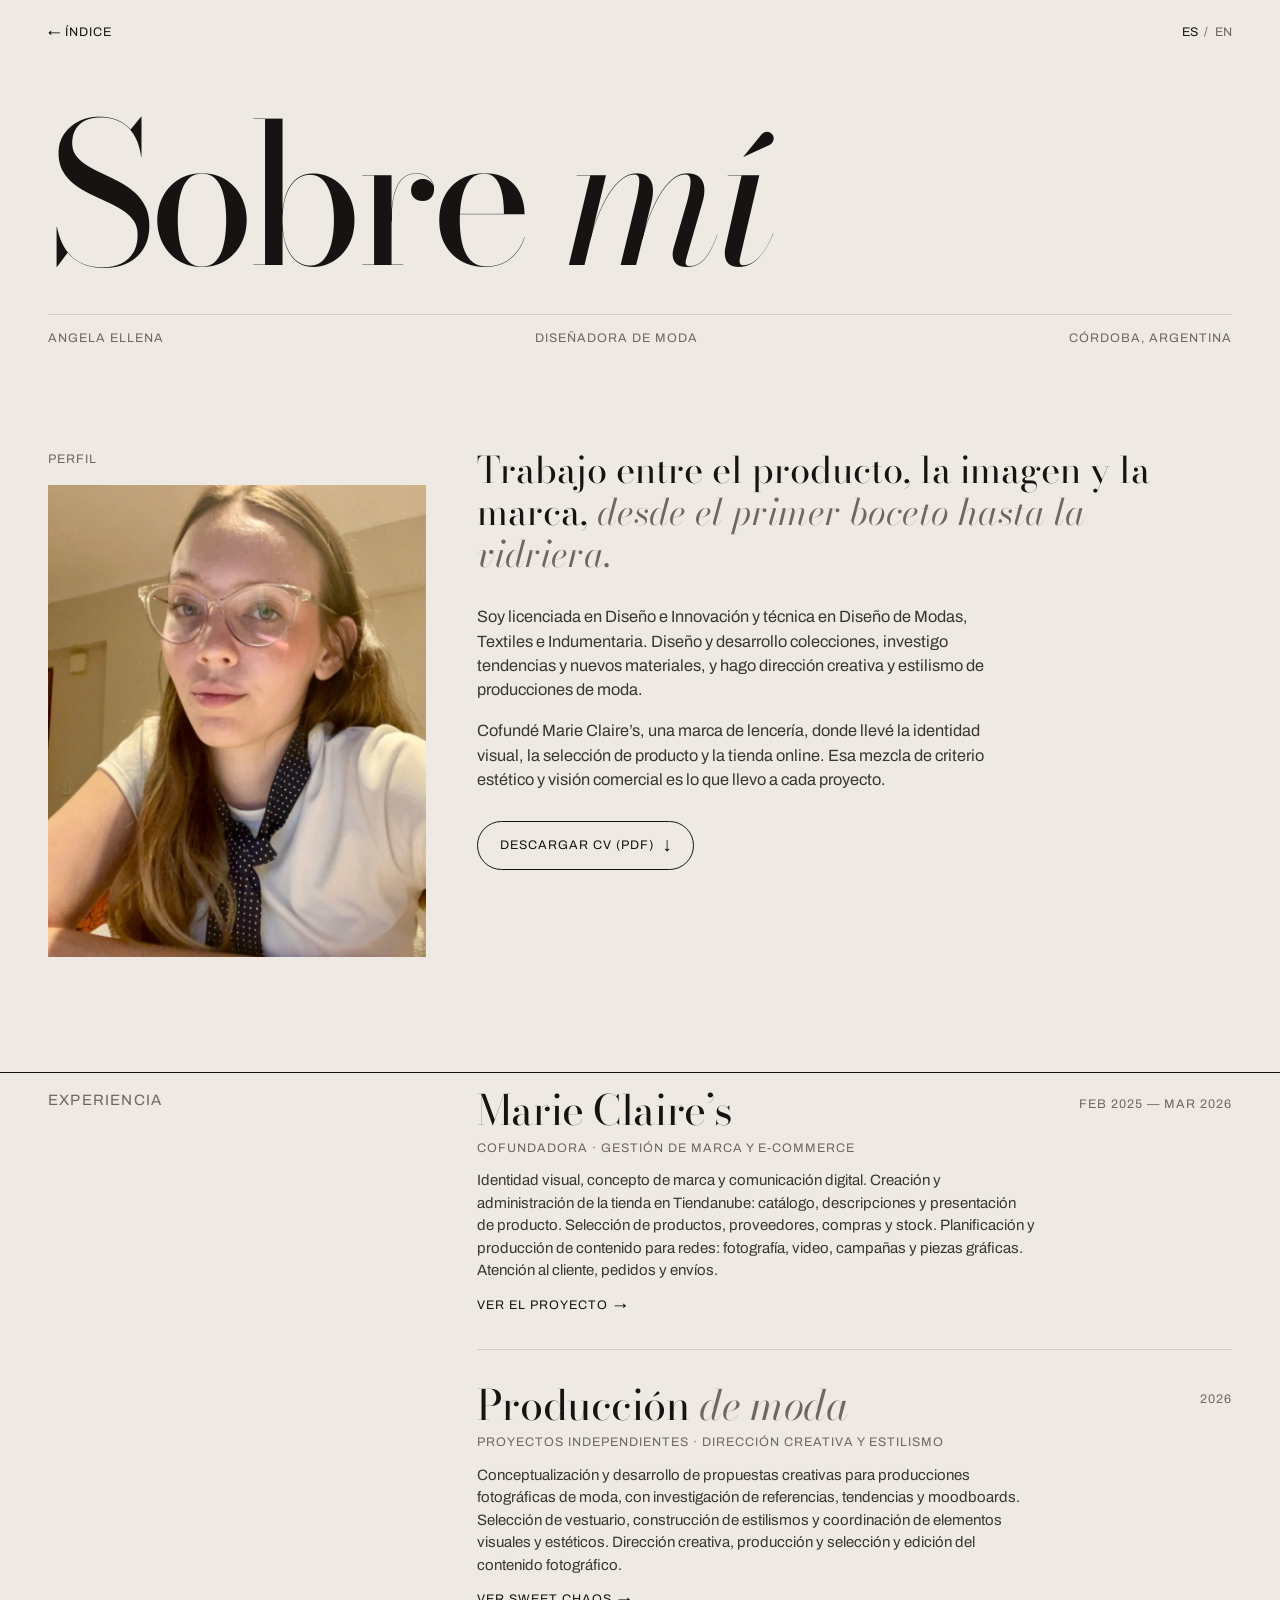
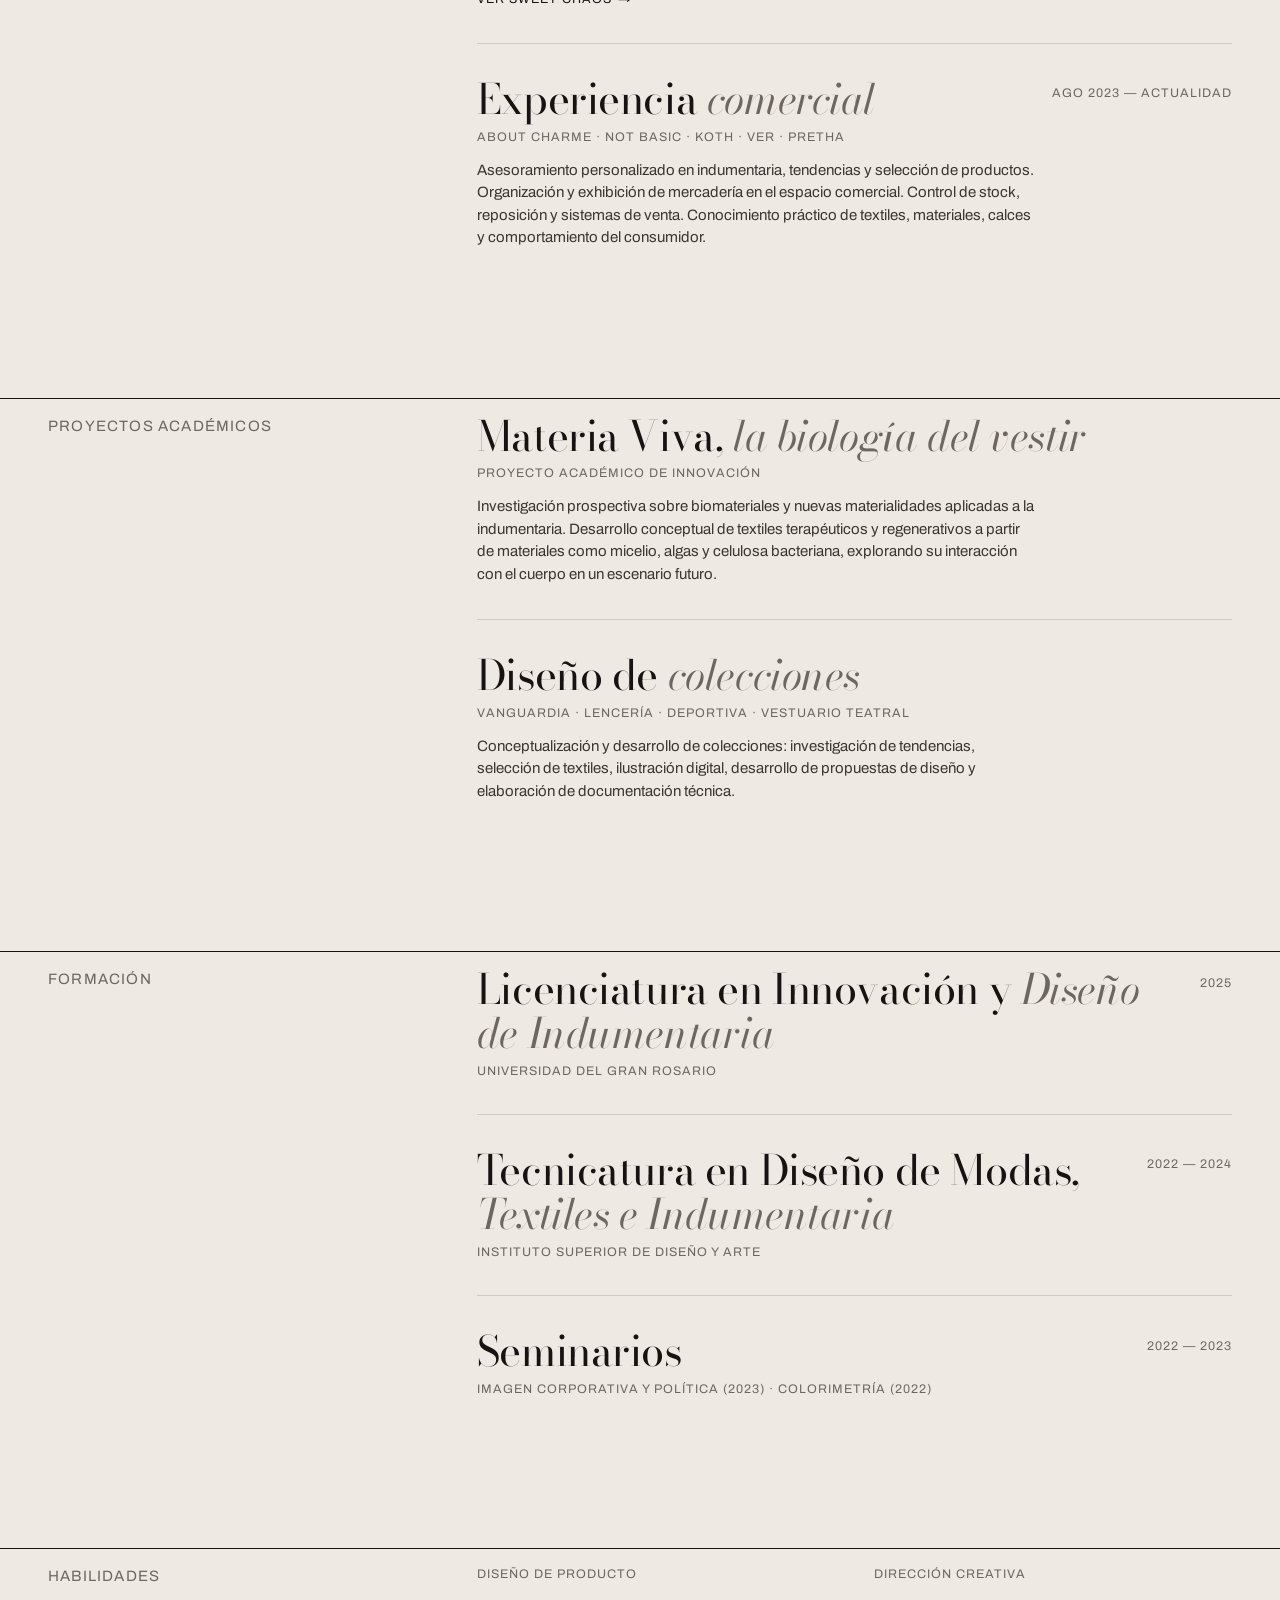
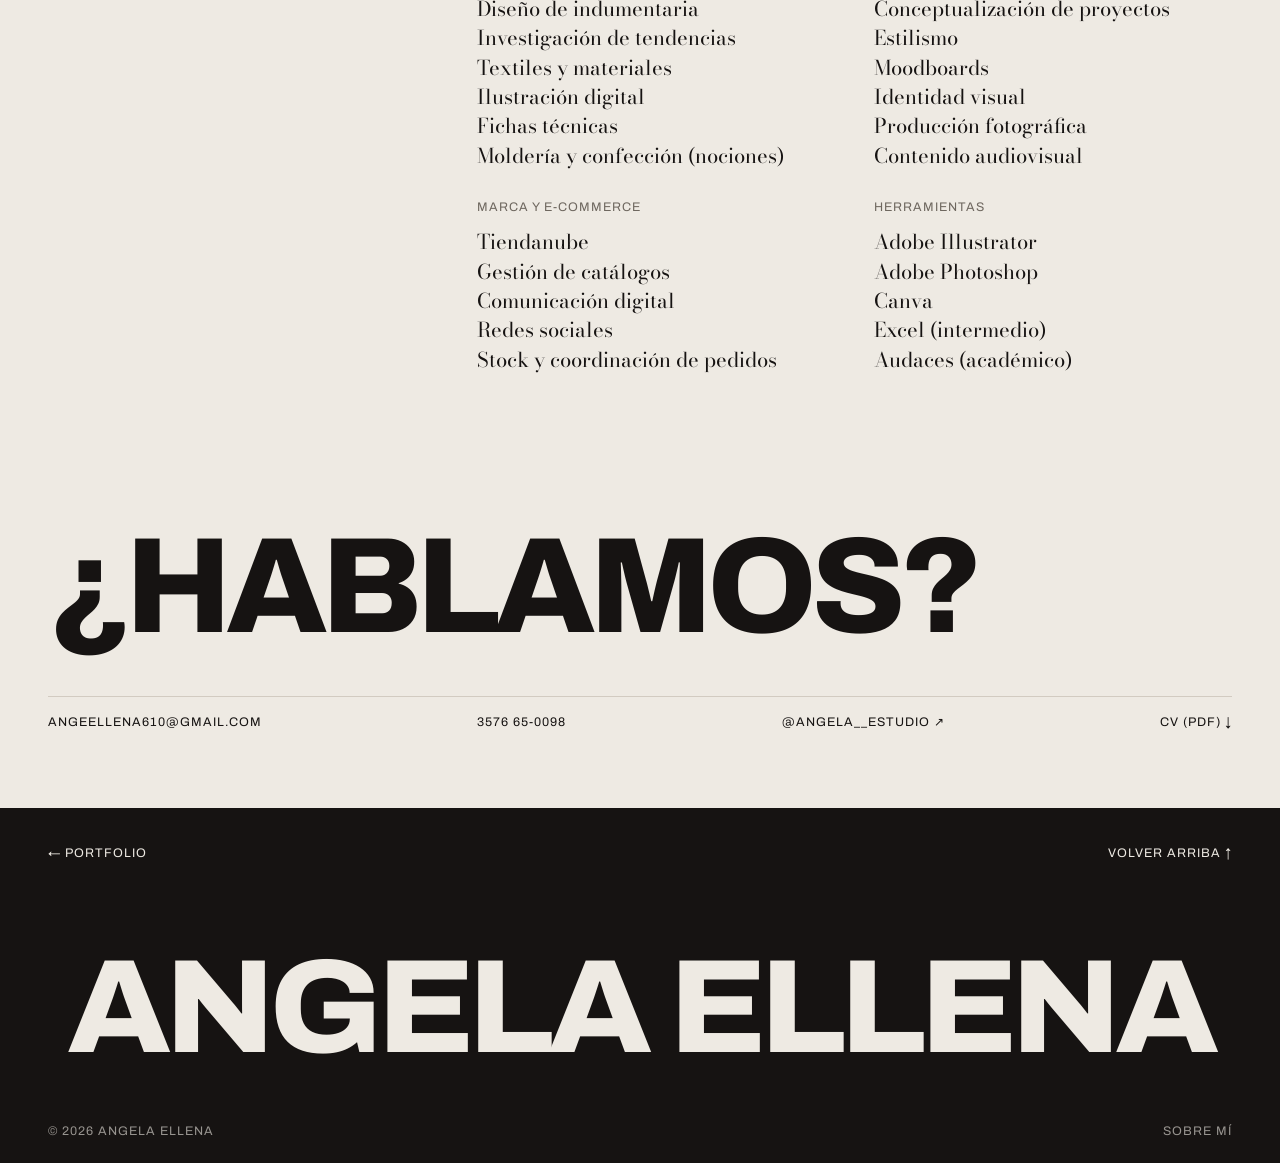
==== commit f7ddedd6: "Sobre mí: ¿HABLAMOS? del índice y pie negro con ANGELA ELLENA Co-Authored-By: Claude Opus 5.5 <norep" ====
--- a/about/index.html
+++ b/about/index.html
@@ -89,12 +89,20 @@
 
     /* Contacto */
     .contact { padding-top: clamp(90px, 12vw, 170px); padding-bottom: max(clamp(40px, 6vw, 80px), env(safe-area-inset-bottom)); }
-    .big { font-family: var(--f-romantic); font-style: italic; font-size: clamp(3rem, 1rem + 10vw, 12rem); line-height: .9; letter-spacing: -.03em; transition: color .3s; }
+    /* Igual que el ¿HABLAMOS? del índice */
+    .big { font-family: var(--f-rebel); font-weight: 800; text-transform: uppercase; font-size: clamp(2.6rem, .5rem + 10vw, 12rem); line-height: .88; letter-spacing: -.045em; transition: color .3s; }
     .big:hover { color: var(--pink); }
     .foot-row { display: flex; flex-wrap: wrap; justify-content: space-between; gap: 10px 28px; margin-top: clamp(28px, 4vw, 48px); border-top: 1px solid var(--rule); padding-top: 16px; }
     .foot-row a { overflow-wrap: anywhere; }
     .foot-row a:hover { color: var(--soft); }
 
+    /* Pie negro con la firma, igual que en Sweet Chaos y Marie Claire's */
+    .pie { background: var(--ink); color: var(--paper); padding: 36px 0 max(22px, env(safe-area-inset-bottom)); overflow: hidden; }
+    .pie-row { display: flex; flex-wrap: wrap; justify-content: space-between; gap: 12px 28px; }
+    .pie-row a:hover { opacity: .6; }
+    .pie-row--small { opacity: .6; }
+    .pie-mark { margin: clamp(40px, 7vw, 90px) 0 clamp(28px, 4.5vw, 64px); text-align: center; white-space: nowrap; font-family: var(--f-rebel); font-weight: 800; font-stretch: 105%; text-transform: uppercase; letter-spacing: -.045em; font-size: 10.4vw; line-height: .84; }
+
     .js .rv { opacity: 0; transform: translateY(24px); transition: opacity 1.1s var(--ease), transform 1.1s var(--ease); }
     .js .rv.in { opacity: 1; transform: none; }
     @media (prefers-reduced-motion: reduce) { .js .rv { opacity: 1; transform: none; transition: none; } html { scroll-behavior: auto; } }
@@ -102,7 +110,7 @@
     /* Impresión: hoja clara y sin animaciones */
     @media print {
       body { background: #fff; color: #000; }
-      .bar, .cv-btn, .go, .contact .big { display: none; }
+      .bar, .cv-btn, .go, .contact .big, .pie { display: none; }
       .js .rv { opacity: 1; transform: none; }
       .bio p:not(.lead), .entry p { color: #222; }
       .sec { border-top-color: #000; break-inside: avoid; }
@@ -246,6 +254,18 @@
     </div>
   </section>
 </main>
+
+<footer class="pie">
+  <div class="pie-row wrap small">
+    <a href="../" data-en="← Portfolio">← Portfolio</a>
+    <a href="#top" data-en="Back to top ↑">Volver arriba ↑</a>
+  </div>
+  <p class="pie-mark" aria-hidden="true">Angela Ellena</p>
+  <div class="pie-row pie-row--small wrap small">
+    <span>© 2026 Angela Ellena</span>
+    <span data-en="About">Sobre mí</span>
+  </div>
+</footer>
 
 <script>
 (() => {
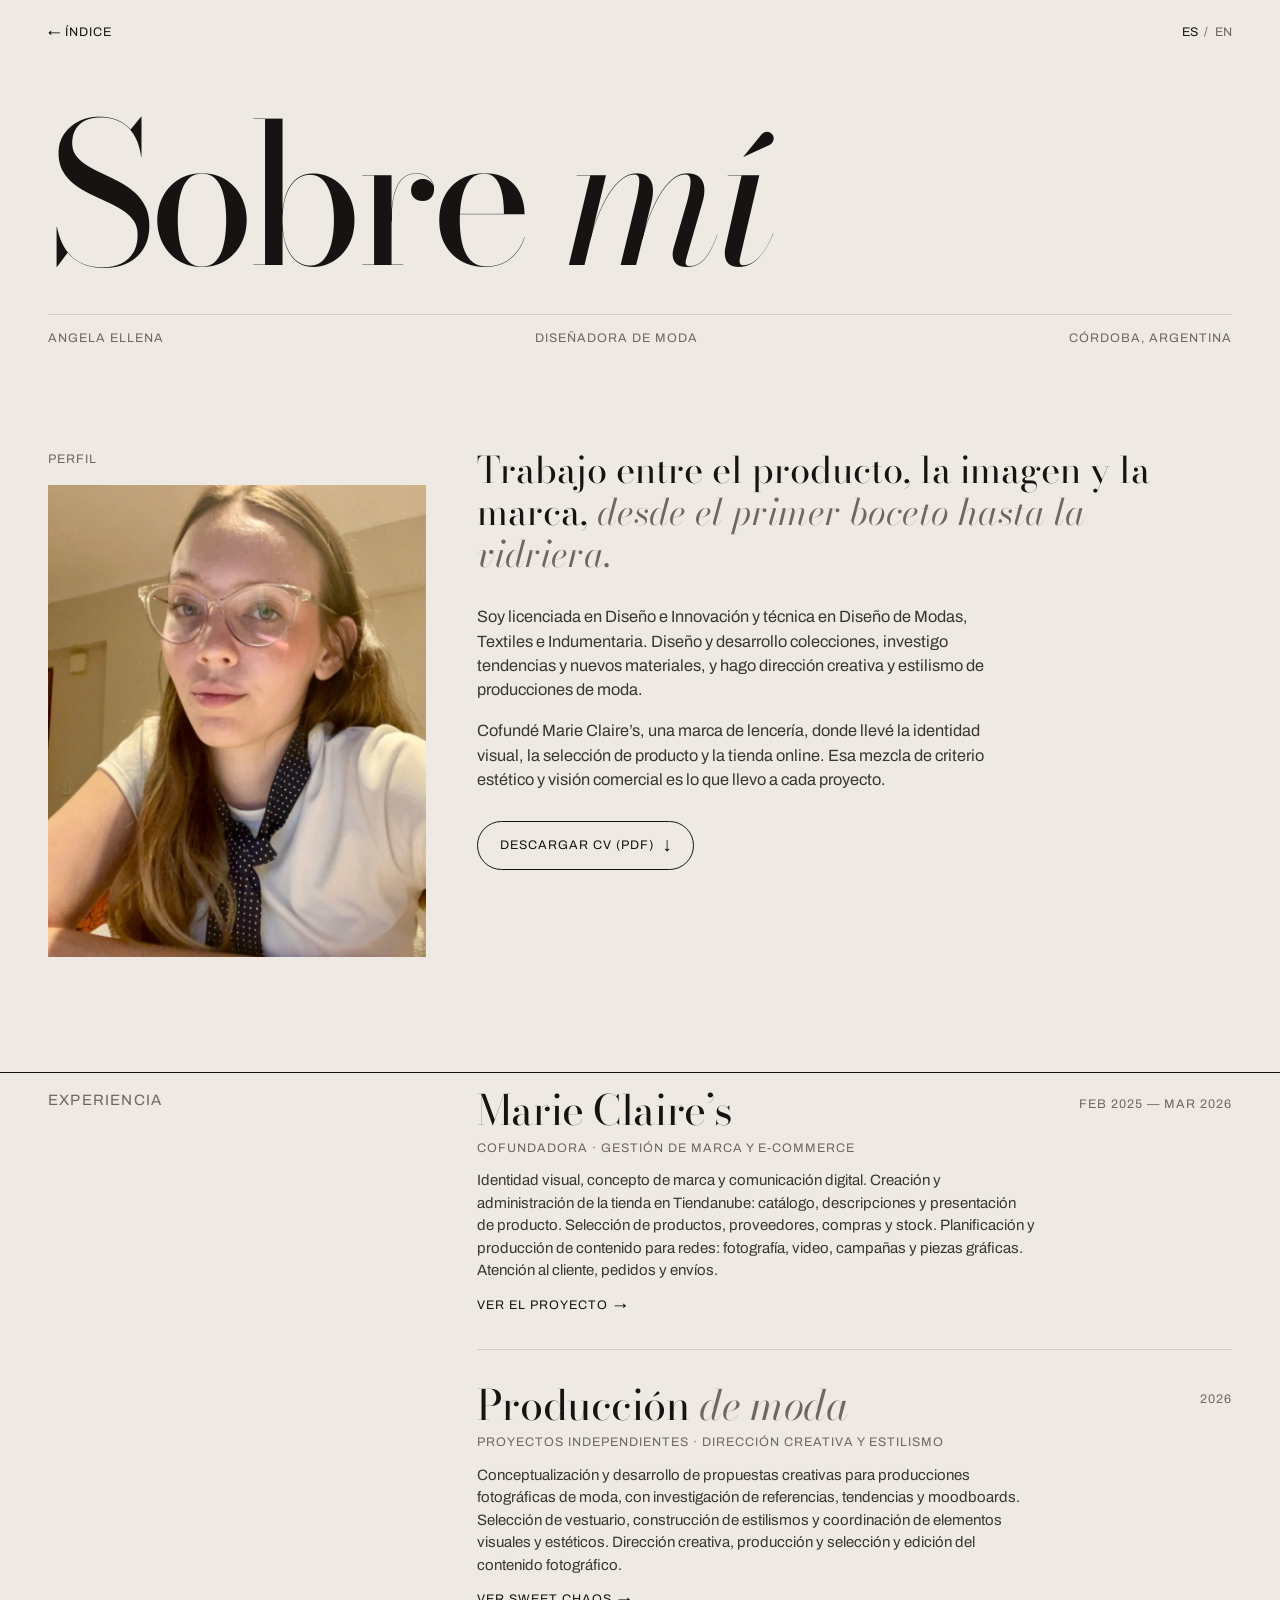
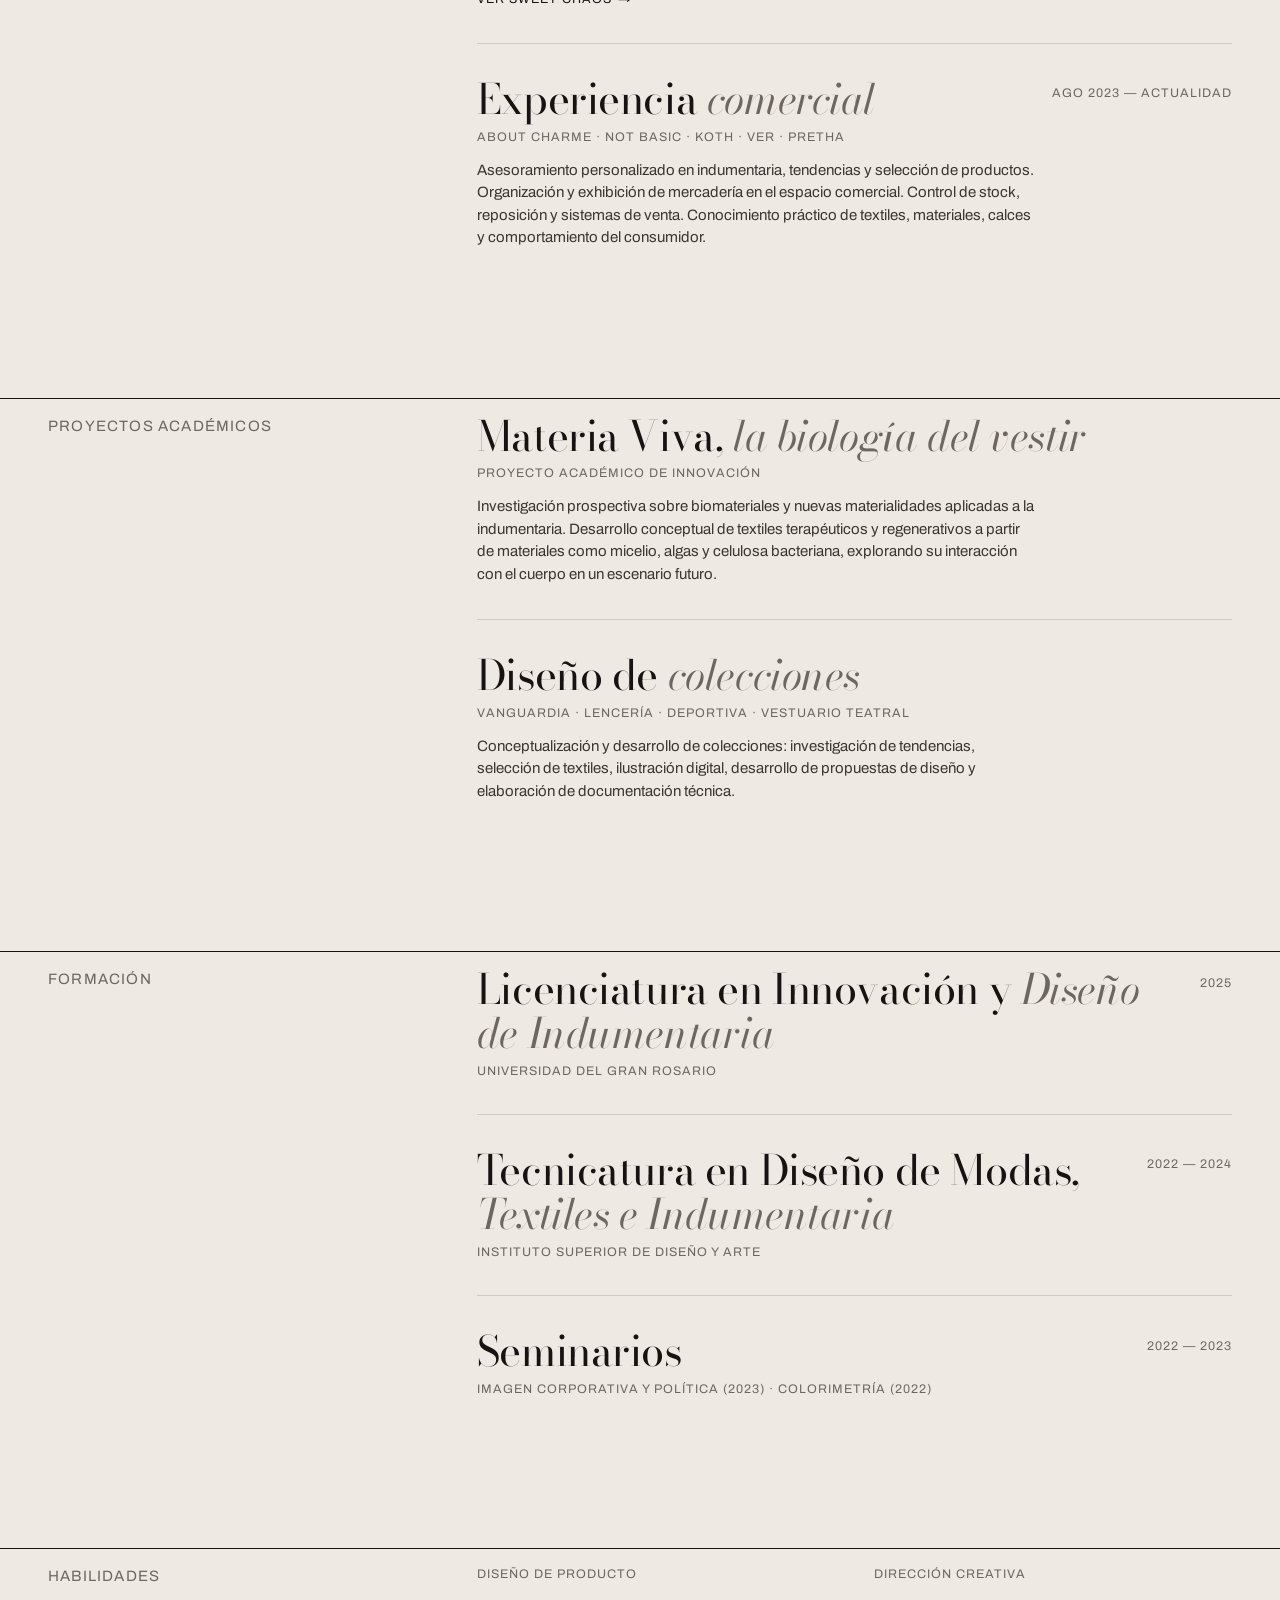
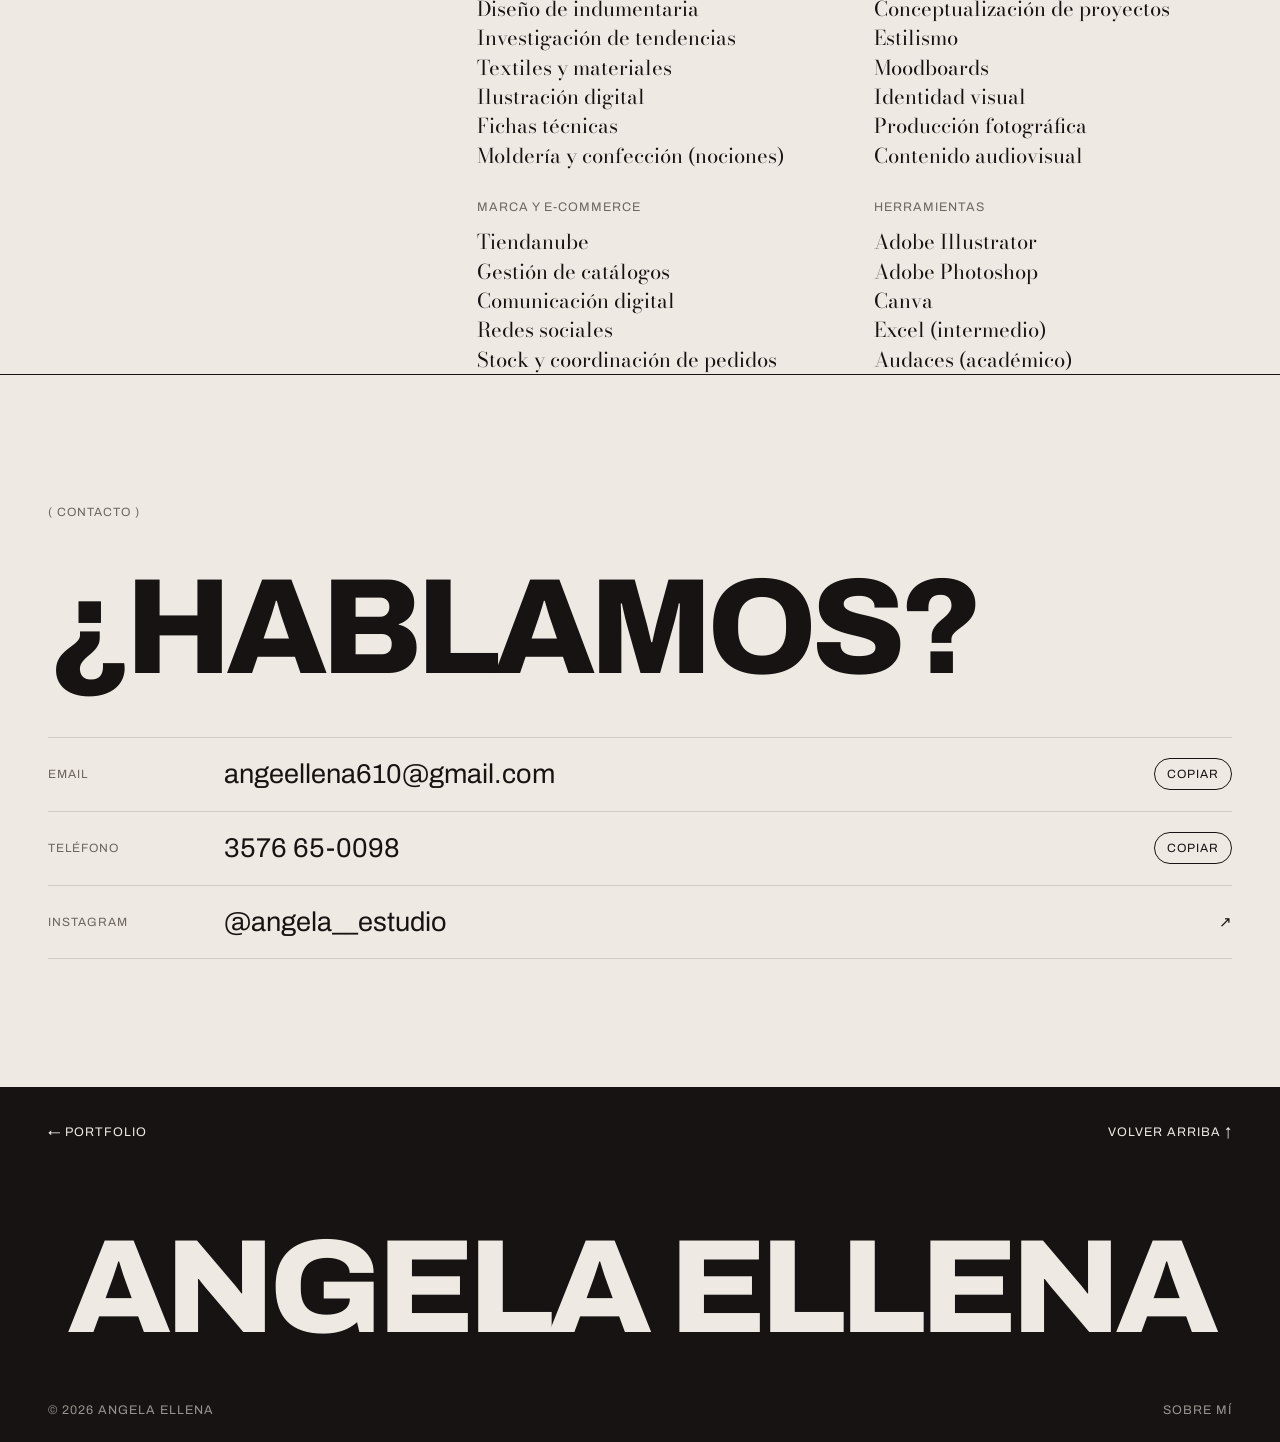
==== commit 96fe49ef: "Contacto completo con ¿HABLAMOS? y botones Copiar en todas las páginas El bloque sale de assets/site" ====
--- a/about/index.html
+++ b/about/index.html
@@ -20,7 +20,6 @@
       --ink: #161312;
       --soft: #6E675F;
       --rule: #D2CBC1;
-      --pink: #FB0292; /* Pantone 17-2435 TN Pink Glo */
       --f-romantic: "Bodoni Moda", "Didot", "Bodoni 72", Georgia, serif;
       --f-rebel: "Archivo", "Helvetica Neue", Arial, sans-serif;
       --gutter: clamp(16px, 4vw, 48px);
@@ -88,20 +87,7 @@
     }
 
     /* Contacto */
-    .contact { padding-top: clamp(90px, 12vw, 170px); padding-bottom: max(clamp(40px, 6vw, 80px), env(safe-area-inset-bottom)); }
-    /* Igual que el ¿HABLAMOS? del índice */
-    .big { font-family: var(--f-rebel); font-weight: 800; text-transform: uppercase; font-size: clamp(2.6rem, .5rem + 10vw, 12rem); line-height: .88; letter-spacing: -.045em; transition: color .3s; }
-    .big:hover { color: var(--pink); }
-    .foot-row { display: flex; flex-wrap: wrap; justify-content: space-between; gap: 10px 28px; margin-top: clamp(28px, 4vw, 48px); border-top: 1px solid var(--rule); padding-top: 16px; }
-    .foot-row a { overflow-wrap: anywhere; }
-    .foot-row a:hover { color: var(--soft); }
-
-    /* Pie negro con la firma, igual que en Sweet Chaos y Marie Claire's */
-    .pie { background: var(--ink); color: var(--paper); padding: 36px 0 max(22px, env(safe-area-inset-bottom)); overflow: hidden; }
-    .pie-row { display: flex; flex-wrap: wrap; justify-content: space-between; gap: 12px 28px; }
-    .pie-row a:hover { opacity: .6; }
-    .pie-row--small { opacity: .6; }
-    .pie-mark { margin: clamp(40px, 7vw, 90px) 0 clamp(28px, 4.5vw, 64px); text-align: center; white-space: nowrap; font-family: var(--f-rebel); font-weight: 800; font-stretch: 105%; text-transform: uppercase; letter-spacing: -.045em; font-size: 10.4vw; line-height: .84; }
+
 
     .js .rv { opacity: 0; transform: translateY(24px); transition: opacity 1.1s var(--ease), transform 1.1s var(--ease); }
     .js .rv.in { opacity: 1; transform: none; }
@@ -110,12 +96,13 @@
     /* Impresión: hoja clara y sin animaciones */
     @media print {
       body { background: #fff; color: #000; }
-      .bar, .cv-btn, .go, .contact .big, .pie { display: none; }
+      .bar, .cv-btn, .go, .ae-hablamos, .ae-copy { display: none; }
       .js .rv { opacity: 1; transform: none; }
       .bio p:not(.lead), .entry p { color: #222; }
       .sec { border-top-color: #000; break-inside: avoid; }
     }
   </style>
+  <link rel="stylesheet" href="../assets/site.css">
 </head>
 <body>
 
@@ -244,24 +231,36 @@
     </div>
   </section>
 
-  <section class="contact wrap" aria-label="Contacto">
-    <a class="big" href="mailto:angeellena610@gmail.com" data-en="Let’s talk">¿Hablamos?</a>
-    <div class="foot-row small">
-      <a href="mailto:angeellena610@gmail.com">angeellena610@gmail.com</a>
-      <a href="tel:+5493576650098">3576 65-0098</a>
-      <a href="https://instagram.com/angela__estudio" target="_blank" rel="noopener">@angela__estudio ↗</a>
-      <a href="angela-ellena-cv-2026.pdf" download data-en="CV (PDF) ↓">CV (PDF) ↓</a>
+  <section class="ae-contact wrap" id="contacto">
+    <p class="ae-contact-label">( <span data-en="Contact">Contacto</span> )</p>
+    <a class="ae-hablamos" href="mailto:angeellena610@gmail.com" data-en="Let’s talk">¿Hablamos?</a>
+    <div class="ae-contact-rows">
+      <div class="ae-contact-row">
+        <span class="ae-contact-k">Email</span>
+        <span class="ae-contact-v" id="email">angeellena610@gmail.com</span>
+        <button type="button" class="ae-copy" data-copy="email" data-en="Copy">Copiar</button>
+      </div>
+      <div class="ae-contact-row">
+        <span class="ae-contact-k" data-en="Phone">Teléfono</span>
+        <a class="ae-contact-v" id="phone" href="tel:+5493576650098">3576 65-0098</a>
+        <button type="button" class="ae-copy" data-copy="phone" data-en="Copy">Copiar</button>
+      </div>
+      <div class="ae-contact-row">
+        <span class="ae-contact-k">Instagram</span>
+        <a class="ae-contact-v" href="https://instagram.com/angela__estudio" target="_blank" rel="noopener">@angela__estudio</a>
+        <span aria-hidden="true">↗</span>
+      </div>
     </div>
   </section>
 </main>
 
-<footer class="pie">
-  <div class="pie-row wrap small">
+<footer class="ae-pie">
+  <div class="ae-pie-row wrap">
     <a href="../" data-en="← Portfolio">← Portfolio</a>
     <a href="#top" data-en="Back to top ↑">Volver arriba ↑</a>
   </div>
-  <p class="pie-mark" aria-hidden="true">Angela Ellena</p>
-  <div class="pie-row pie-row--small wrap small">
+  <p class="ae-pie-mark ae-name" aria-hidden="true">Angela Ellena</p>
+  <div class="ae-pie-row ae-pie-row--small wrap">
     <span>© 2026 Angela Ellena</span>
     <span data-en="About">Sobre mí</span>
   </div>
@@ -294,5 +293,6 @@
   } else rvs.forEach((el) => el.classList.add('in'));
 })();
 </script>
+<script src="../assets/site.js" defer></script>
 </body>
 </html>
--- a/assets/site.css
+++ b/assets/site.css
@@ -0,0 +1,112 @@
+/* ==========================================================================
+   Piezas compartidas por TODAS las páginas del sitio (ver CLAUDE.md).
+   Cada página la carga después de sus propios estilos:
+     raíz:        <link rel="stylesheet" href="assets/site.css">
+     subcarpeta:  <link rel="stylesheet" href="../assets/site.css">
+   Necesita Archivo con eje de ancho (wdth 62..125, wght 100..900) cargada desde Google Fonts.
+   No redefinir estas clases dentro de una página: si algo cambia, se cambia acá.
+   ========================================================================== */
+
+:root {
+  --ae-paper: #EEEAE3;   /* fondo hueso */
+  --ae-ink: #161312;     /* casi negro: texto y fondo del pie */
+  --ae-pink: #FB0292;    /* Pantone 17-2435 TN Pink Glo: único color de hover */
+  --ae-soft: #6E675F;    /* texto secundario */
+  --ae-rule: #D2CBC1;    /* líneas finas */
+  --ae-f-name: "Archivo", "Helvetica Neue", Arial, sans-serif;
+}
+
+/* ANGELA ELLENA como título: siempre esta mayúscula pesada.
+   El tamaño lo pone cada lugar (portada, sección de la diseñadora, pie). */
+.ae-name {
+  font-family: var(--ae-f-name);
+  font-weight: 800;
+  font-stretch: 105%;
+  font-style: normal;
+  text-transform: uppercase;
+  letter-spacing: -0.045em;
+  line-height: 0.84;
+}
+.ae-name em { font-style: normal; }
+
+/* ¿HABLAMOS? — mismo diseño en todas las páginas, seguido de la fila de contacto */
+.ae-hablamos {
+  font-family: var(--ae-f-name);
+  font-weight: 800;
+  text-transform: uppercase;
+  font-size: clamp(2.6rem, 0.5rem + 10vw, 12rem);
+  line-height: 0.88;
+  letter-spacing: -0.045em;
+  color: inherit;
+  text-decoration: none;
+  transition: color 0.3s;
+}
+.ae-hablamos:hover { color: var(--ae-pink); }
+
+/* Bloque de contacto completo: etiqueta, ¿HABLAMOS? y filas con los datos a la vista.
+   Va en todas las páginas justo antes del pie. Los botones "Copiar" funcionan con assets/site.js. */
+.ae-contact {
+  padding-block: clamp(72px, 10vw, 140px);
+  border-top: 1px solid var(--ae-ink);
+  display: grid;
+  gap: clamp(24px, 4vw, 48px);
+  font-family: var(--ae-f-name);
+  font-weight: 400;
+}
+.ae-contact .ae-hablamos { justify-self: start; }
+.ae-contact-label { margin: 0; font-size: 0.75rem; letter-spacing: 0.08em; text-transform: uppercase; color: var(--ae-soft); }
+.ae-contact-rows { display: grid; border-top: 1px solid var(--ae-rule); }
+.ae-contact-row {
+  display: grid;
+  grid-template-columns: minmax(0, 1fr) auto;
+  align-items: center;
+  gap: 4px 16px;
+  padding-block: 16px;
+  border-bottom: 1px solid var(--ae-rule);
+}
+.ae-contact-k { grid-column: 1 / -1; font-size: 0.75rem; letter-spacing: 0.08em; text-transform: uppercase; color: var(--ae-soft); }
+.ae-contact-v { font-size: clamp(1.05rem, 0.9rem + 1vw, 1.75rem); overflow-wrap: anywhere; user-select: all; color: inherit; text-decoration: none; }
+a.ae-contact-v { user-select: auto; }
+a.ae-contact-v:hover { text-decoration: underline; text-underline-offset: 0.15em; }
+.ae-copy {
+  font: inherit; font-size: 0.75rem; letter-spacing: 0.08em; text-transform: uppercase;
+  color: inherit; background: none; cursor: pointer;
+  border: 1px solid var(--ae-ink); padding: 6px 12px; border-radius: 999px;
+  transition: background 0.2s, color 0.2s;
+}
+.ae-copy:hover { background: var(--ae-ink); color: var(--ae-paper); }
+@media (min-width: 760px) {
+  .ae-contact-row { grid-template-columns: 160px minmax(0, 1fr) auto; }
+  .ae-contact-k { grid-column: auto; }
+}
+
+/* Pie negro con la firma gigante: cierra todas las páginas */
+.ae-pie {
+  background: var(--ae-ink);
+  color: var(--ae-paper);
+  padding: 36px 0 max(22px, env(safe-area-inset-bottom));
+  overflow: hidden;
+}
+.ae-pie-row {
+  display: flex;
+  flex-wrap: wrap;
+  justify-content: space-between;
+  gap: 12px 28px;
+  font-family: var(--ae-f-name);
+  font-size: 0.78rem;
+  letter-spacing: 0.08em;
+  text-transform: uppercase;
+}
+.ae-pie-row a { color: inherit; text-decoration: none; transition: opacity 0.3s; }
+.ae-pie-row a:hover { opacity: 0.6; }
+.ae-pie-row--small { opacity: 0.6; }
+.ae-pie-mark {
+  margin: clamp(40px, 7vw, 90px) 0 clamp(28px, 4.5vw, 64px);
+  text-align: center;
+  white-space: nowrap;
+  font-size: 10.4vw;
+}
+
+@media print {
+  .ae-pie { display: none; }
+}
